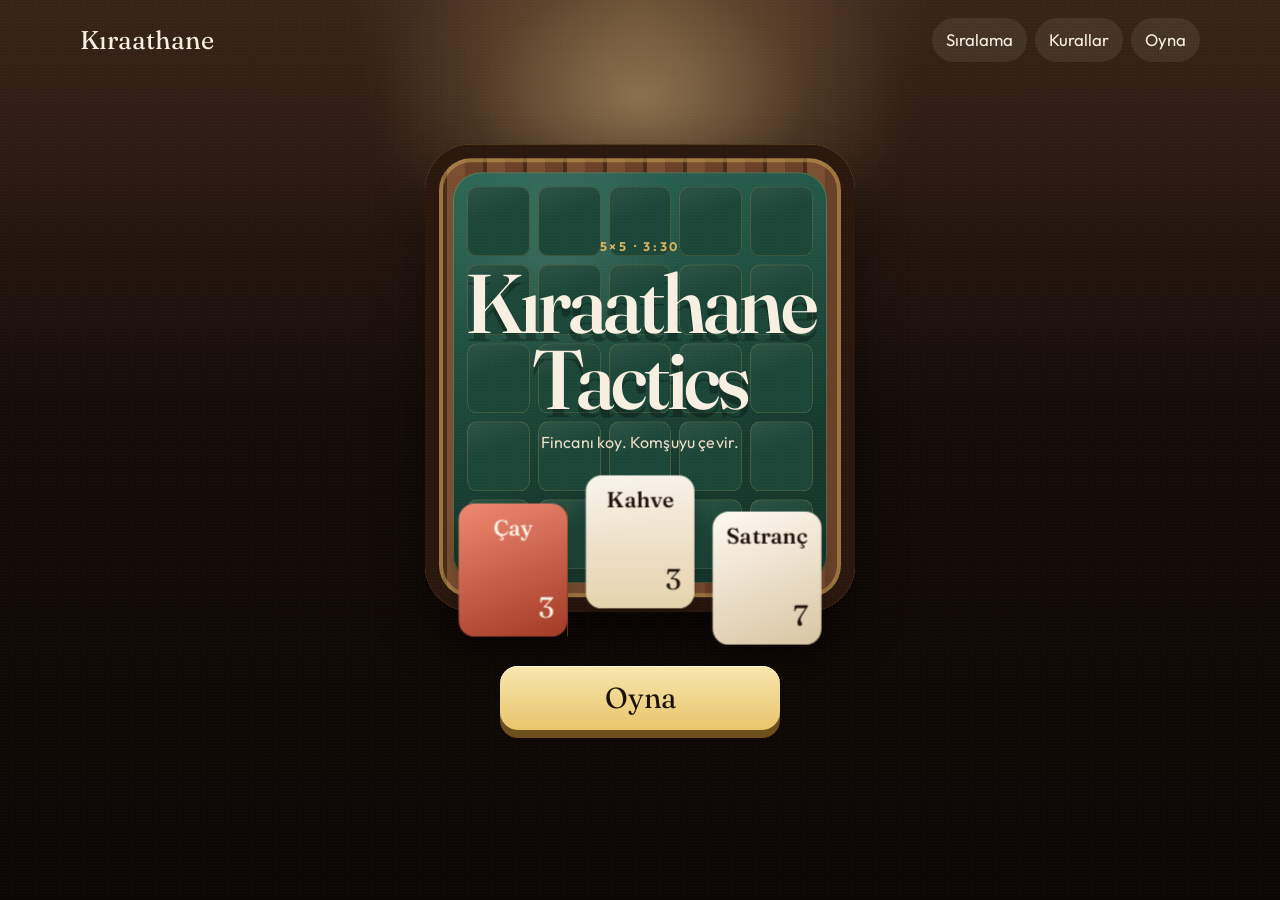
==== src/KiraathaneTactics.API/wwwroot/index.html @ d2db6e0e "fix: Update landing.css and landing.js version across multiple HTML files for consistent styling and" ====
<!DOCTYPE html>
<html lang="tr">
<head>
  <meta charset="utf-8" />
  <meta name="viewport" content="width=device-width, initial-scale=1, viewport-fit=cover" />
  <title>Kıraathane Tactics</title>
  <meta name="description" content="Beşe beş kıraathane masasında fincanlarla oynanan üç buçuk dakikalık taktik oyunu." />
  <link rel="preconnect" href="https://fonts.googleapis.com" />
  <link rel="preconnect" href="https://fonts.gstatic.com" crossorigin />
  <link href="https://fonts.googleapis.com/css2?family=Fraunces:opsz,wght@9..144,560;9..144,700&family=Outfit:wght@400;500;700&display=swap" rel="stylesheet" />
  <link rel="stylesheet" href="landing.css?v=65" />
</head>
<body class="page-home">
  <div class="cafe" aria-hidden="true">
    <span class="glow"></span>
    <div class="table-wood">
    <div class="felt-board">
      <i></i><i></i><i></i><i></i><i></i>
      <i></i><i></i><i></i><i></i><i></i>
      <i></i><i></i><i></i><i></i><i></i>
      <i></i><i></i><i></i><i></i><i></i>
      <i></i><i></i><i></i><i></i><i></i>
    </div>
    </div>
    <span class="wisp a"></span>
    <span class="wisp b"></span>
    <span class="wisp c"></span>
  </div>
  <div class="grain" aria-hidden="true"></div>

  <header class="top">
    <a class="brand" href="/index.html">Kıraathane</a>
    <nav class="desk-nav" aria-label="Sayfa">
      <a href="/siralama.html">Sıralama</a>
      <a href="/kurallar.html">Kurallar</a>
      <a href="/oyna.html">Oyna</a>
    </nav>
  </header>

  <main class="title-screen">
    <div class="cover">
      <p class="poster-mark">5×5 · 3:30</p>
      <h1>Kıraathane<br />Tactics</h1>
      <p class="cover-line">Fincanı koy. Komşuyu çevir.</p>
    </div>
    <div class="hand" aria-hidden="true">
      <article class="tile tea">
        <span class="face front"><b>Çay</b><small>3</small></span>
        <span class="face side"></span>
        <span class="face back"></span>
      </article>
      <article class="tile coffee">
        <span class="face front"><b>Kahve</b><small>3</small></span>
        <span class="face side"></span>
        <span class="face back"></span>
      </article>
      <article class="tile knight">
        <span class="face front"><b>Satranç</b><small>7</small></span>
        <span class="face side"></span>
        <span class="face back"></span>
      </article>
    </div>
    <a class="play-slab" href="/oyna.html">Oyna</a>
  </main>

  <nav class="dock" aria-label="Masa">
    <a href="/siralama.html"><svg class="ico" viewBox="0 0 24 24" aria-hidden="true"><path d="M7 20h10M8 16h8l1.2-7H6.8z"/><path d="M9 9c0-2.4 1.2-4 3-4s3 1.6 3 4"/></svg>Sıralama</a>
    <a href="/oyna.html" class="dock-play"><svg class="ico" viewBox="0 0 24 24" aria-hidden="true"><rect x="5" y="4" width="14" height="16" rx="2.5"/><path d="M9 9h6M15 16h.01"/></svg>Oyna</a>
    <a href="/kurallar.html"><svg class="ico" viewBox="0 0 24 24" aria-hidden="true"><path d="M6 5.5h12v14H6z"/><path d="M9 9h6M9 12.5h6M9 16h4"/></svg>Kurallar</a>
  </nav>
</body>
</html>
---- src/KiraathaneTactics.API/wwwroot/landing.css ----
:root {
  --ink: #1c120b;
  --paper: #f6efe2;
  --paper-deep: #eadcc6;
  --walnut: #4a2c1a;
  --felt: #1d3b30;
  --brass: #d7b15a;
  --brass-deep: #8a6a28;
  --muted: #b7a48c;
  --danger: #c4553a;
  --font-display: "Fraunces", "Times New Roman", serif;
  --font-body: "Outfit", "Segoe UI", sans-serif;
  --shadow: 0 24px 40px rgba(8, 4, 2, 0.45);
}

* { box-sizing: border-box; }
html { scroll-behavior: smooth; }
body {
  margin: 0;
  min-height: 100dvh;
  color: var(--paper);
  font-family: var(--font-body);
  font-size: 1.05rem;
  line-height: 1.5;
  background: #140c08;
}

.cafe {
  position: fixed;
  inset: 0;
  z-index: -2;
  overflow: hidden;
  background:
    radial-gradient(ellipse at 50% 0%, rgba(255, 214, 150, 0.2), transparent 32%),
    linear-gradient(180deg, #3a2418 0%, #140c08 46%, #0c0705 100%);
}
.cafe .glow {
  position: absolute;
  left: 50%;
  top: -8%;
  width: min(520px, 130vw);
  height: 340px;
  border-radius: 50%;
  background: radial-gradient(ellipse, rgba(255, 214, 150, 0.34), rgba(215, 177, 90, 0.08) 46%, transparent 72%);
  transform: translateX(-50%);
  animation: lamp 9s ease-in-out infinite;
}
.table-wood {
  position: absolute;
  left: 50%;
  top: 42%;
  width: min(430px, 108vw);
  aspect-ratio: 0.92;
  border-radius: 46px;
  background:
    repeating-linear-gradient(90deg, #6a4128 0 18px, #4a2c1a 18px 22px, #7a4e30 22px 40px);
  box-shadow:
    inset 0 0 0 14px #2a170e,
    inset 0 0 0 18px rgba(215, 177, 90, 0.45),
    0 30px 50px rgba(0, 0, 0, 0.45);
  transform: translate(-50%, -50%);
}
.felt-board {
  position: absolute;
  inset: 28px;
  display: grid;
  grid-template-columns: repeat(5, 1fr);
  gap: 8px;
  padding: 14px;
  border-radius: 28px;
  background:
    radial-gradient(circle at 28% 18%, rgba(255, 255, 255, 0.1), transparent 30%),
    linear-gradient(165deg, #2a6654, #16382d 72%);
  box-shadow: inset 0 0 0 1px rgba(215, 177, 90, 0.35);
  animation: felt-breathe 11s ease-in-out infinite;
}
.felt-board i {
  border-radius: 10px;
  background:
    linear-gradient(160deg, rgba(255, 255, 255, 0.07), transparent 42%),
    #1c4638;
  box-shadow: inset 0 0 0 1px rgba(215, 177, 90, 0.22);
}
.cafe .wisp {
  position: absolute;
  bottom: 18%;
  width: 2px;
  height: 90px;
  border-radius: 999px;
  background: linear-gradient(180deg, transparent, rgba(246, 239, 226, 0.45), transparent);
  opacity: 0;
  animation: wisp 8s ease-in-out infinite;
}
.cafe .wisp.a { left: 28%; animation-delay: 0s; }
.cafe .wisp.b { left: 50%; height: 120px; animation-delay: -2.6s; }
.cafe .wisp.c { left: 72%; animation-delay: -5.2s; }
.grain {
  position: fixed;
  inset: 0;
  z-index: -1;
  pointer-events: none;
  opacity: 0.05;
  background-image: radial-gradient(rgba(255, 255, 255, 0.7) 0.6px, transparent 0.6px);
  background-size: 3px 3px;
}

.top {
  display: flex;
  align-items: center;
  justify-content: space-between;
  gap: 16px;
  width: min(1120px, calc(100% - 32px));
  margin: 0 auto;
  padding: 18px 0;
  position: relative;
  z-index: 2;
}
.brand {
  color: var(--paper);
  font-family: var(--font-display);
  font-size: 1.6rem;
  text-decoration: none;
}
.desk-nav { display: flex; gap: 8px; flex-wrap: wrap; }
.top a:not(.brand) {
  min-height: 44px;
  display: inline-flex;
  align-items: center;
  padding: 0 14px;
  border-radius: 999px;
  color: var(--paper);
  text-decoration: none;
  background: rgba(255, 244, 224, 0.08);
}
.top a:focus-visible, .cta:focus-visible {
  outline: 3px solid var(--brass);
  outline-offset: 3px;
}

.title-screen {
  width: min(460px, calc(100% - 32px));
  margin: 0 auto;
  min-height: calc(100dvh - 92px);
  display: flex;
  flex-direction: column;
  align-items: center;
  justify-content: center;
  gap: 22px;
  text-align: center;
}
.cover { display: flex; flex-direction: column; align-items: center; gap: 8px; }
.poster-mark {
  margin: 0;
  color: var(--brass);
  font-weight: 700;
  letter-spacing: 0.22em;
  font-size: 0.78rem;
}
.cover-line {
  margin: 4px 0 0;
  color: #eadcc6;
  font-size: 1rem;
  letter-spacing: 0.01em;
}
.title-screen h1 {
  font-size: clamp(3.2rem, 8vw, 5.2rem);
  text-shadow: 0 8px 0 rgba(0, 0, 0, 0.28);
}
.hand, .orbit {
  position: relative;
  width: min(360px, 92vw);
  height: 168px;
  perspective: 900px;
}
.tile {
  --w: 108px;
  --d: 14px;
  position: absolute;
  width: var(--w);
  height: 132px;
  transform-style: preserve-3d;
  animation: drift 7s ease-in-out infinite;
}
.tile.tea { left: 0; top: 28px; animation-delay: -1.2s; }
.tile.coffee { left: 50%; top: 0; margin-left: calc(var(--w) / -2); animation-delay: -3.4s; }
.tile.knight { right: 0; top: 36px; animation-delay: -5.1s; }
.tile .face {
  position: absolute;
  border-radius: 16px;
  backface-visibility: hidden;
}
.tile .front,
.tile .back {
  inset: 0;
}
.tile .front {
  display: flex;
  flex-direction: column;
  justify-content: space-between;
  padding: 14px;
  background:
    linear-gradient(160deg, rgba(255, 255, 255, 0.28), transparent 42%),
    linear-gradient(180deg, #f7f1e6, #e7d3ae);
  color: var(--ink);
  transform: translateZ(calc(var(--d) / 2));
  box-shadow: 0 18px 18px rgba(8, 4, 2, 0.28);
}
.tile .front b { font-family: var(--font-display); font-size: 1.35rem; font-weight: 560; line-height: 1; }
.tile .front small { align-self: flex-end; font-family: var(--font-display); font-size: 1.8rem; line-height: 1; }
.tile.tea .front { background: linear-gradient(160deg, #f08a72, #a33b28); color: #fff8ea; }
.tile.knight .front { background: linear-gradient(160deg, #fffaf2, #d9c7a4); }
.tile .side {
  top: 0;
  right: 0;
  width: var(--d);
  height: 100%;
  border-radius: 0 4px 4px 0;
  background: linear-gradient(90deg, #8a5a34, #3e2416);
  transform: rotateY(90deg) translateZ(0);
  transform-origin: right center;
}
.tile .back {
  background:
    repeating-linear-gradient(135deg, #2a1a12 0 8px, #1c120b 8px 16px);
  transform: rotateY(180deg) translateZ(calc(var(--d) / 2));
}
@keyframes drift {
  0%, 100% { transform: translateY(0) rotateX(8deg) rotateY(-18deg); }
  50% { transform: translateY(-14px) rotateX(12deg) rotateY(18deg); }
}
@media (prefers-reduced-motion: reduce) {
  .tile { animation: none; transform: rotateX(8deg) rotateY(-12deg); }
}
.play-slab {
  position: relative;
  z-index: 2;
  min-width: min(280px, 78vw);
  min-height: 64px;
  display: grid;
  place-items: center;
  border-radius: 18px;
  background: linear-gradient(180deg, #f8e7b0, #e8c56a);
  color: var(--ink);
  font-family: var(--font-display);
  font-size: 1.8rem;
  text-decoration: none;
  box-shadow: inset 0 1px 0 #fff6d4, 0 8px 0 #6d501c;
}
.play-slab:focus-visible { outline: 3px solid var(--paper); outline-offset: 4px; }
.hero {
  display: grid;
  grid-template-columns: minmax(0, 1.1fr) minmax(280px, 0.9fr);
  gap: 36px;
  align-items: center;
  width: min(1120px, calc(100% - 32px));
  margin: 12px auto 48px;
  min-height: calc(100dvh - 120px);
}
.eyebrow {
  margin: 0 0 8px;
  color: var(--brass);
  font-size: 0.78rem;
  font-weight: 700;
  letter-spacing: 0.14em;
  text-transform: uppercase;
}
h1 {
  margin: 0;
  font-family: var(--font-display);
  font-size: clamp(3rem, 7vw, 5.6rem);
  font-weight: 560;
  letter-spacing: -0.04em;
  line-height: 0.92;
}
.lede { max-width: 38rem; color: #eadcc6; font-size: 1.12rem; }
.panel .lede, .panel .note { color: #5c4636; }
.levels {
  display: flex;
  flex-wrap: wrap;
  gap: 8px;
  margin: 18px 0 0;
  padding: 0;
  border: 0;
}
.levels legend {
  width: 100%;
  margin-bottom: 8px;
  color: var(--brass-deep);
  font-size: 0.78rem;
  font-weight: 700;
  letter-spacing: 0.14em;
  text-transform: uppercase;
}
.levels label {
  min-height: 44px;
  display: inline-flex;
  align-items: center;
  gap: 8px;
  padding: 0 14px;
  border-radius: 999px;
  background: #f3e6cf;
  color: var(--ink);
  cursor: pointer;
}
.levels label:has(input:checked) {
  background: var(--brass);
  color: var(--ink);
}
.levels input { width: 18px; height: 18px; accent-color: var(--walnut); }
.levels label:has(input:focus-visible) { outline: 3px solid var(--brass); outline-offset: 3px; }

.actions { display: flex; flex-wrap: wrap; gap: 12px; margin: 16px 0 10px; }
.cta {
  min-height: 52px;
  padding: 0 22px;
  border: 0;
  border-radius: 999px;
  background: linear-gradient(180deg, #f8e7b0, #e8c56a 70%, #d7b15a);
  color: #1c120b;
  font: inherit;
  font-weight: 700;
  cursor: pointer;
  box-shadow: inset 0 1px 0 rgba(255, 248, 220, 0.8), 0 8px 0 #6d501c;
}
.cta.ghost {
  background: transparent;
  color: var(--paper);
  box-shadow: inset 0 0 0 1px rgba(255, 226, 176, 0.45);
}
.cta:disabled { opacity: 0.6; cursor: progress; }
.note { min-height: 1.5em; color: var(--muted); }

.diorama { perspective: 900px; }
.table-3d {
  position: relative;
  height: 420px;
  border-radius: 40px 40px 28px 28px;
  background:
    linear-gradient(90deg, rgba(0, 0, 0, 0.28), transparent 14%, transparent 86%, rgba(0, 0, 0, 0.28)),
    repeating-linear-gradient(90deg, rgba(90, 48, 24, 0.22) 0 2px, transparent 2px 16px),
    linear-gradient(180deg, #8a5a34, #3d2416);
  box-shadow: inset 0 1px 0 rgba(255, 214, 160, 0.35), var(--shadow);
  transform: rotateX(18deg) rotateZ(-4deg);
  transform-style: preserve-3d;
}
.table-3d::after {
  content: "";
  position: absolute;
  left: 10%;
  right: 10%;
  top: 100%;
  height: 18px;
  border-radius: 0 0 16px 16px;
  background: #1a0e09;
  box-shadow: 0 22px 24px rgba(0, 0, 0, 0.45);
}
.felt {
  position: absolute;
  inset: 54px 48px 70px;
  border-radius: 24px;
  background:
    radial-gradient(circle at 50% 0%, rgba(255, 236, 205, 0.16), transparent 46%),
    linear-gradient(180deg, #275443, var(--felt));
  box-shadow: inset 0 0 0 10px #6a4128, inset 0 0 0 14px #3e2416, 0 16px 0 #2a170e;
  transform: translateZ(28px);
}
.cup, .saucer {
  position: absolute;
  display: grid;
  place-items: center;
  border-radius: 18px;
  transform: translateZ(46px);
  box-shadow: 0 12px 0 rgba(20, 10, 6, 0.35);
}
.cup {
  width: 92px;
  height: 108px;
  background: radial-gradient(circle at 50% 28%, #fffaf1, #f4e2c4 72%);
  color: var(--ink);
}
.cup.dark { background: radial-gradient(circle at 50% 24%, #314155, #17202b 72%); color: var(--paper); }
.cup b { font-family: var(--font-display); font-size: 1.05rem; }
.cup i { position: absolute; bottom: 10px; font-style: normal; font-weight: 700; opacity: 0.7; }
.cup:nth-child(1) { top: 18%; left: 14%; }
.cup:nth-child(2) { top: 42%; left: 58%; }
.cup:nth-child(3) { top: 8%; left: 62%; }
.saucer {
  width: 70px;
  height: 18px;
  left: 28%;
  bottom: 18%;
  border-radius: 50%;
  background: #c9b18a;
}
.steam {
  position: absolute;
  left: 33%;
  bottom: 30%;
  width: 8px;
  height: 46px;
  border-radius: 8px;
  background: linear-gradient(180deg, transparent, rgba(255, 244, 224, 0.7));
  transform: translateZ(60px);
  animation: steam 2.8s ease-in-out infinite;
}

.panel {
  width: min(1120px, calc(100% - 32px));
  margin: 0 auto 28px;
  padding: 28px;
  border-radius: 28px;
  background: linear-gradient(180deg, rgba(255, 248, 234, 0.96), rgba(243, 230, 207, 0.94));
  color: var(--ink);
  box-shadow: inset 0 1px 0 #fff, 0 16px 0 #c9b18a, var(--shadow);
}
.panel h1, .panel h2 {
  margin: 0 0 18px;
  font-family: var(--font-display);
  font-size: clamp(2rem, 4vw, 3rem);
  font-weight: 560;
}
.page-play .room, .page-board .room, .page-rules .room {
  position: fixed;
  inset: 0;
  z-index: -2;
  width: auto;
  height: auto;
  clip-path: none;
  background:
    radial-gradient(ellipse at 50% 0%, rgba(255, 214, 140, 0.22), transparent 36%),
    linear-gradient(180deg, #3a2418 0%, #140c08 100%);
}
.page-play .room::before, .page-board .room::before, .page-rules .room::before { display: none; }
.page-play .haze, .page-board .haze, .page-rules .haze {
  position: absolute;
  inset: auto 0 0;
  height: 28%;
  background: linear-gradient(180deg, transparent, rgba(12, 8, 6, 0.72));
}
.mode-grid {
  display: grid;
  grid-template-columns: repeat(3, minmax(0, 1fr));
  gap: 14px;
}
.mode {
  display: flex;
  flex-direction: column;
  gap: 12px;
  min-height: 100%;
  padding: 16px;
  border-radius: 18px;
  background: #fffdf8;
  box-shadow: inset 0 1px 0 #fff, 0 6px 0 #e2d0b0;
}
.mode h2 { margin: 0; font-size: 1.45rem; }
.mode p { margin: 0; color: #5c4636; }
.mode .cta { margin-top: auto; }
.rules {
  display: grid;
  grid-template-columns: repeat(auto-fit, minmax(220px, 1fr));
  gap: 14px;
  margin: 0;
  padding: 0;
  list-style: none;
  counter-reset: rule;
}
.rules li {
  min-height: 100%;
  padding: 16px;
  border-radius: 18px;
  background: #fffdf8;
  box-shadow: inset 0 1px 0 #fff, 0 6px 0 #e2d0b0;
}
.rules li::before {
  counter-increment: rule;
  content: counter(rule);
  display: grid;
  place-items: center;
  width: 36px;
  height: 36px;
  margin-bottom: 10px;
  border-radius: 50%;
  background: var(--walnut);
  color: var(--paper);
  font-family: var(--font-display);
}
.rules strong, .rules span { display: block; }
.rules span { margin-top: 6px; color: #5c4636; }

.panel-head p { margin: -8px 0 16px; color: #5c4636; }
.leaderboard { margin: 0; padding: 0; list-style: none; }
.leaderboard li {
  display: grid;
  grid-template-columns: auto 1fr auto;
  gap: 12px;
  align-items: center;
  min-height: 52px;
  padding: 8px 4px;
  border-top: 1px solid rgba(74, 44, 26, 0.12);
}
.leaderboard .rank {
  width: 36px;
  font-family: var(--font-display);
  font-size: 1.3rem;
}
.leaderboard .empty { display: block; color: #5c4636; }

dialog {
  width: min(420px, calc(100% - 32px));
  padding: 28px 24px 22px;
  border: 0;
  border-radius: 28px;
  background:
    radial-gradient(circle at 50% 0%, rgba(255, 236, 190, 0.85), transparent 42%),
    linear-gradient(180deg, #fffdf8, #f6ead4);
  color: var(--ink);
  box-shadow: var(--shadow);
  text-align: center;
}
dialog::backdrop { background: rgba(12, 8, 6, 0.62); }
dialog h2 {
  margin: 14px 0 0;
  font-family: var(--font-display);
  font-size: clamp(1.7rem, 6vw, 2.15rem);
  font-weight: 560;
  letter-spacing: -0.03em;
}
dialog menu { display: flex; justify-content: center; margin: 18px 0 0; padding: 0; }
dialog .cta.ghost {
  min-width: 148px;
  background: transparent;
  color: var(--walnut);
  box-shadow: inset 0 0 0 1.5px rgba(74, 44, 26, 0.45);
}
.queue-glass {
  display: grid;
  place-items: center;
  width: 92px;
  height: 118px;
  margin: 0 auto;
}
.queue-glass .tea-glass {
  width: 68px;
  height: 96px;
  flex-basis: 68px;
}
dialog.searching .tea-spoon {
  animation: tea-stir 700ms ease-in-out infinite;
}
.room-actions {
  display: flex;
  flex-direction: column;
  gap: 14px;
  margin-top: auto;
}
.room-actions .cta {
  margin-top: 0;
  display: grid;
  place-items: center;
  text-decoration: none;
  box-shadow: inset 0 1px 0 rgba(255, 248, 220, 0.8), 0 3px 0 #6d501c;
}
.table-sheet {
  margin-top: 28px;
}
.sheet-head { margin-bottom: 6px; }
.sheet-mark {
  margin: 0 0 6px;
  color: var(--brass-deep);
  font-size: 0.78rem;
  font-weight: 700;
  letter-spacing: 0.18em;
  text-transform: uppercase;
}
.table-form {
  display: grid;
  gap: 16px;
  margin-top: 18px;
  padding: 18px;
  border-radius: 22px;
  background:
    linear-gradient(180deg, rgba(255, 250, 240, 0.55), transparent 28%),
    #f3e6cf;
  box-shadow: inset 0 1px 0 #fff8ea, inset 0 -10px 18px rgba(74, 44, 26, 0.06);
}
.table-form .levels { margin: 0; }
.swatches {
  display: flex;
  flex-wrap: wrap;
  gap: 10px;
}
.swatches label {
  position: relative;
  min-height: 56px;
  min-width: 132px;
  justify-content: center;
  border-radius: 16px;
  background:
    linear-gradient(180deg, #fffdf8, #f6ead4);
  box-shadow: inset 0 1px 0 #fff, 0 4px 0 #c9b18a;
  transition: transform 160ms ease, box-shadow 160ms ease;
}
.swatches label:has(input:checked) {
  background: linear-gradient(180deg, #f8e7b0, #e8c56a);
  box-shadow: inset 0 1px 0 #fff6d4, 0 4px 0 #8a6a28;
  transform: translateY(-1px);
}
.swatch {
  width: 22px;
  height: 22px;
  border-radius: 50%;
  box-shadow: inset 0 1px 0 rgba(255, 255, 255, 0.45), inset 0 -2px 0 rgba(28, 18, 11, 0.25), 0 1px 0 rgba(28, 18, 11, 0.2);
}
.swatch.light { background: radial-gradient(circle at 35% 30%, #fff6e4, #d7b48a 72%); }
.swatch.dark { background: radial-gradient(circle at 35% 30%, #6a4632, #1c120b 70%); }
.swatch.coin { background: conic-gradient(#f4e2c4 0 50%, #1c120b 0 100%); }
.clock-field {
  display: grid;
  gap: 4px;
  padding: 14px 16px 12px;
  border-radius: 18px;
  background: #fffdf8;
  color: var(--ink);
  box-shadow: inset 0 1px 0 #fff, 0 4px 0 #e2d0b0;
}
.clock-field .legend { width: auto; margin: 0; }
.clock-readout {
  font-family: var(--font-display);
  font-size: clamp(2.4rem, 5vw, 3.1rem);
  font-weight: 560;
  letter-spacing: -0.04em;
  line-height: 0.95;
  color: var(--walnut);
}
.clock-field input[type="range"] {
  width: 100%;
  height: 28px;
  margin: 6px 0 0;
  appearance: none;
  background: transparent;
  cursor: pointer;
}
.clock-field input[type="range"]:focus-visible {
  outline: 3px solid var(--brass);
  outline-offset: 4px;
  border-radius: 999px;
}
.clock-field input[type="range"]::-webkit-slider-runnable-track {
  height: 8px;
  border-radius: 999px;
  background: linear-gradient(90deg, #4a2c1a, #d7b15a 38%, #e7d3b4);
  box-shadow: inset 0 1px 2px rgba(28, 18, 11, 0.35);
}
.clock-field input[type="range"]::-webkit-slider-thumb {
  appearance: none;
  width: 26px;
  height: 26px;
  margin-top: -9px;
  border: 0;
  border-radius: 50%;
  background: radial-gradient(circle at 35% 30%, #fff6e4, #e8c56a 46%, #8a6a28);
  box-shadow: 0 3px 0 #6d501c, 0 6px 10px rgba(28, 18, 11, 0.28);
}
.clock-field input[type="range"]::-moz-range-track {
  height: 8px;
  border: 0;
  border-radius: 999px;
  background: linear-gradient(90deg, #4a2c1a, #d7b15a 38%, #e7d3b4);
}
.clock-field input[type="range"]::-moz-range-thumb {
  width: 26px;
  height: 26px;
  border: 0;
  border-radius: 50%;
  background: radial-gradient(circle at 35% 30%, #fff6e4, #e8c56a 46%, #8a6a28);
}
.clock-ends {
  display: flex;
  justify-content: space-between;
  color: #8a6a28;
  font-size: 0.78rem;
  font-weight: 650;
}
.table-actions {
  display: flex;
  flex-wrap: wrap;
  gap: 14px;
  align-items: center;
  margin-top: 2px;
}
.table-actions .slab {
  min-width: 180px;
  min-height: 58px;
  border-radius: 18px;
  font-size: 1.15rem;
  letter-spacing: -0.02em;
  box-shadow: inset 0 1px 0 #fff6d4, 0 5px 0 #6d501c;
}
.table-actions .back {
  min-height: 48px;
  display: inline-flex;
  align-items: center;
  padding: 0 8px;
  color: var(--walnut);
  font-weight: 650;
  text-decoration: none;
  text-underline-offset: 4px;
}
.wait-sheet { margin-top: 18px; }
.wait-sheet h1 span { display: inline-block; }
.wait-stage {
  display: grid;
  justify-items: center;
  gap: 14px;
  margin-top: 8px;
  padding: 22px 16px 18px;
  border-radius: 24px;
  text-align: center;
  background:
    radial-gradient(circle at 50% 0%, rgba(255, 236, 190, 0.7), transparent 46%),
    linear-gradient(180deg, #fffdf8, #f3e6cf);
  box-shadow: inset 0 1px 0 #fff, 0 8px 0 #e2d0b0;
}
.wait-code {
  margin: 0;
  font-family: var(--font-display);
  font-size: clamp(3.2rem, 12vw, 5.4rem);
  font-weight: 680;
  line-height: 0.9;
  letter-spacing: 0.14em;
  color: var(--walnut);
  font-variant-numeric: tabular-nums;
}
.wait-copy {
  min-height: 48px;
  padding: 0 18px;
  border: 0;
  border-radius: 999px;
  background: linear-gradient(180deg, #f8e7b0, #e8c56a);
  color: var(--ink);
  font: inherit;
  font-weight: 700;
  box-shadow: inset 0 1px 0 #fff6d4, 0 4px 0 #8a6a28;
  cursor: pointer;
}
.wait-copy:focus-visible { outline: 3px solid var(--walnut); outline-offset: 3px; }
.wait-facts {
  display: flex;
  flex-wrap: wrap;
  justify-content: center;
  gap: 8px;
  width: 100%;
  margin: 4px 0 0;
  padding: 0;
  list-style: none;
}
.wait-facts li {
  min-width: 140px;
  padding: 10px 14px;
  border-radius: 16px;
  background: rgba(255, 253, 248, 0.8);
  box-shadow: inset 0 0 0 1px rgba(138, 106, 40, 0.18);
}
.wait-facts span {
  display: block;
  color: var(--brass-deep);
  font-size: 0.72rem;
  font-weight: 700;
  letter-spacing: 0.14em;
  text-transform: uppercase;
}
.wait-facts strong {
  font-family: var(--font-display);
  font-size: 1.25rem;
  font-weight: 560;
}
.wait-pulse {
  display: flex;
  align-items: center;
  gap: 7px;
  margin: 2px 0 0;
  color: #5c4636;
  font-weight: 650;
}
.wait-pulse i {
  width: 8px;
  height: 8px;
  border-radius: 50%;
  background: var(--brass-deep);
  animation: wait-dot 1.2s ease-in-out infinite;
}
.wait-pulse i:nth-child(2) { animation-delay: 0.15s; }
.wait-pulse i:nth-child(3) { animation-delay: 0.3s; }
.wait-veil {
  position: fixed;
  inset: 0;
  z-index: 8;
  display: grid;
  place-items: center;
  background: rgba(20, 12, 8, 0.55);
  backdrop-filter: blur(8px);
}
.wait-veil[hidden] { display: none; }
.wait-veil p {
  margin: 0;
  color: var(--paper);
  font-family: var(--font-display);
  font-size: clamp(2.4rem, 8vw, 4.2rem);
  letter-spacing: -0.04em;
  animation: wait-rise 640ms cubic-bezier(0.2, 0.8, 0.2, 1) both;
}
@keyframes wait-dot {
  0%, 100% { transform: translateY(0); opacity: 0.35; }
  50% { transform: translateY(-4px); opacity: 1; }
}
@keyframes wait-rise {
  from { opacity: 0; transform: translateY(16px); }
  to { opacity: 1; transform: translateY(0); }
}
.tea-sip {
  display: inline-flex;
  align-items: center;
  gap: 10px;
  margin-top: 56px;
  min-height: 52px;
  padding: 6px 16px 6px 8px;
  border: 0;
  border-radius: 999px;
  background: linear-gradient(180deg, #fffdf8, #f4e4c4);
  color: var(--ink);
  font: inherit;
  font-weight: 700;
  box-shadow: inset 0 1px 0 #fff, 0 4px 0 #c9b18a;
  cursor: pointer;
}
.tea-sip:focus-visible { outline: 3px solid var(--walnut); outline-offset: 3px; }
.tea-glass {
  width: 34px;
  height: 48px;
  flex: 0 0 34px;
  overflow: visible;
  filter: drop-shadow(0 1px 0 rgba(92, 48, 18, 0.28));
}
.tea-brew { fill: url(#tea-brew); }
.queue-glass .tea-brew { fill: url(#queue-brew); }
.tea-spoon { transform-box: fill-box; transform-origin: 50% 0; }
.tea-sip.stirring .tea-spoon { animation: tea-stir 700ms ease-in-out 3; }
.tea-toast {
  position: fixed;
  left: 50%;
  top: 42%;
  z-index: 20;
  margin: 0;
  padding: 8px 16px;
  border-radius: 999px;
  background: #1c120b;
  color: #f6efe2;
  font-family: var(--font-display);
  font-size: clamp(1.35rem, 5vw, 1.8rem);
  letter-spacing: -0.03em;
  white-space: nowrap;
  box-shadow: 0 10px 22px rgba(20, 10, 6, 0.28);
  pointer-events: none;
  transform: translate(-50%, -100%);
  animation: tea-toast 2200ms cubic-bezier(0.2, 0.8, 0.2, 1) both;
}
.tea-toast[hidden] { display: none; }
@keyframes tea-stir {
  0% { transform: rotate(-7deg); }
  50% { transform: rotate(7deg); }
  100% { transform: rotate(-7deg); }
}
@keyframes tea-toast {
  0% { opacity: 0; transform: translate(-50%, calc(-100% + 12px)); }
  18% { opacity: 1; transform: translate(-50%, -100%); }
  72% { opacity: 1; transform: translate(-50%, -100%); }
  100% { opacity: 0; transform: translate(-50%, calc(-100% - 10px)); }
}
@media (prefers-reduced-motion: reduce) {
  .tea-toast { transform: translate(-50%, -100%); }
}
@media (hover: hover) and (pointer: fine) {
  .swatches label:hover { transform: translateY(-2px); }
  .table-actions .slab:hover { transform: translateY(-2px); }
  .table-actions .slab:active { transform: translateY(3px); box-shadow: inset 0 1px 0 #fff6d4, 0 2px 0 #6d501c; }
}
@media (prefers-reduced-motion: reduce) {
  .swatches label, .table-actions .slab, .wait-pulse i, .wait-veil p, .tea-spoon, .tea-toast, dialog.searching .tea-spoon { transition: none; animation: none; }
}
@media (hover: hover) and (pointer: fine) {
  .wait-copy:hover, .tea-sip:hover { transform: translateY(-2px); }
  .wait-copy:active { transform: translateY(2px); box-shadow: inset 0 1px 0 #fff6d4, 0 2px 0 #8a6a28; }
  .tea-sip:active { transform: translateY(2px); box-shadow: inset 0 1px 0 #fff, 0 2px 0 #c9b18a; }
}
.join-room {
  display: grid;
  grid-template-columns: minmax(0, 1fr) auto;
  gap: 10px;
  align-items: center;
}
.join-room .cta {
  box-shadow: inset 0 1px 0 rgba(255, 248, 220, 0.8), 0 3px 0 #6d501c;
}
.join-room input {
  min-width: 0;
  min-height: 48px;
  padding: 0 16px;
  border: 1px solid #c6a56a;
  border-radius: 999px;
  background: #fffdf8;
  color: var(--ink);
  font: inherit;
  font-weight: 650;
  letter-spacing: 0.14em;
  text-transform: uppercase;
}
.join-room input:focus-visible {
  outline: 3px solid var(--brass);
  outline-offset: 2px;
}
.sr {
  position: absolute;
  width: 1px;
  height: 1px;
  padding: 0;
  margin: -1px;
  overflow: hidden;
  clip: rect(0, 0, 0, 0);
  white-space: nowrap;
  border: 0;
}
.code {
  margin: 0;
  padding: 10px 12px;
  border-radius: 14px;
  background: #f6ead4;
  font-family: var(--font-display);
  font-size: 1.7rem;
  font-weight: 680;
  letter-spacing: 0.16em;
  text-align: center;
  white-space: nowrap;
  color: var(--brass-deep);
}

.dock {
  display: none;
}

@media (max-width: 800px) {
  html, body { height: 100%; overflow: hidden; }
  .page-wait, .page-wait main { overflow: visible; }
  body {
    display: flex;
    flex-direction: column;
    min-height: 100dvh;
    padding-bottom: 0;
  }
  main {
    flex: 1;
    min-height: 0;
    display: flex;
    flex-direction: column;
    overflow: hidden;
  }
  .desk-nav { display: none; }
  .top { padding: 8px 0 4px; }
  .brand { font-size: 1.35rem; }
  .page-home .top { display: none; }
  .page-play .top,
  .page-board .top,
  .page-rules .top {
    display: flex;
    flex: 0 0 auto;
    align-items: center;
    width: min(1120px, calc(100% - 20px));
    margin: 0 auto;
    padding: calc(8px + env(safe-area-inset-top)) 0 2px;
  }
  .page-play .brand,
  .page-board .brand,
  .page-rules .brand {
    min-height: 40px;
    display: inline-flex;
    align-items: center;
    gap: 8px;
    font-size: 1.2rem;
  }
  .page-play .brand::before,
  .page-board .brand::before,
  .page-rules .brand::before {
    content: "‹";
    font-size: 1.55rem;
    line-height: 1;
    color: var(--brass);
  }
  .title-screen {
    flex: 1;
    min-height: 0;
    width: 100%;
    justify-content: flex-end;
    gap: 0;
    padding:
      calc(18px + env(safe-area-inset-top))
      20px
      calc(108px + env(safe-area-inset-bottom));
  }
  .cover { margin-top: auto; gap: 6px; }
  .poster-mark { font-size: 0.72rem; letter-spacing: 0.28em; }
  .title-screen h1 {
    font-size: clamp(2.7rem, 12vw, 3.35rem);
    letter-spacing: -0.045em;
    text-shadow: 0 6px 0 rgba(0, 0, 0, 0.35);
  }
  .cover-line { margin: 2px 0 0; font-size: 0.95rem; color: #f3e6cf; }
  .hand {
    flex: 0 0 auto;
    width: min(340px, 100%);
    height: 132px;
    margin: 22px 0 18px;
  }
  .tile { --w: 92px; height: 112px; }
  .tile.tea { top: 16px; }
  .tile.coffee { top: 0; }
  .tile.knight { top: 20px; }
  .tile .front { padding: 12px; border-radius: 18px; }
  .tile .front b { font-size: 1.05rem; }
  .tile .front small { font-size: 1.55rem; }
  .play-slab {
    flex: 0 0 auto;
    width: min(100%, 340px);
    min-height: 58px;
    margin: 0 0 22px;
    border-radius: 999px;
    font-size: 1.45rem;
    box-shadow: inset 0 1px 0 #fff6d4, 0 5px 0 #6d501c;
  }
  .dock {
    position: fixed;
    z-index: 5;
    left: 12px;
    right: 12px;
    bottom: calc(10px + env(safe-area-inset-bottom));
    display: grid;
    grid-template-columns: repeat(3, minmax(0, 1fr));
    gap: 6px;
    margin: 0;
    padding: 8px;
    border-radius: 26px;
    background:
      linear-gradient(180deg, rgba(255, 236, 205, 0.16), transparent 28%),
      linear-gradient(180deg, #6a4128, #2a170e);
    box-shadow:
      inset 0 1px 0 rgba(255, 226, 176, 0.45),
      0 10px 0 #140c08,
      0 18px 28px rgba(0, 0, 0, 0.45);
  }
  .dock a, .dock button {
    min-width: 0;
    min-height: 64px;
    display: flex;
    flex-direction: column;
    align-items: center;
    justify-content: center;
    gap: 5px;
    padding: 6px 2px;
    border: 0;
    border-radius: 18px;
    background: rgba(20, 12, 8, 0.28);
    color: var(--paper);
    font: inherit;
    font-size: 0.72rem;
    font-weight: 700;
    line-height: 1.1;
    text-align: center;
    text-decoration: none;
    touch-action: manipulation;
    cursor: pointer;
  }
  .dock .dock-play {
    background: linear-gradient(180deg, #f8e7b0, #e8c56a);
    color: var(--ink);
  }
  .dock a[aria-current="page"] { box-shadow: inset 0 0 0 2px var(--brass); }
  .dock a:focus-visible, .dock button:focus-visible {
    outline: 3px solid var(--brass);
    outline-offset: 2px;
  }
  .dock .ico {
    width: 22px;
    height: 22px;
    fill: none;
    stroke: currentColor;
    stroke-width: 1.8;
    stroke-linecap: round;
    stroke-linejoin: round;
  }
  .cafe .wisp { bottom: 28%; }
  .panel {
    flex: 1;
    min-height: 0;
    width: min(1120px, calc(100% - 20px));
    margin: 0 auto;
    padding: 14px 14px calc(96px + env(safe-area-inset-bottom));
    overflow: hidden;
  }
    display: flex;
    flex-direction: column;
    border-radius: 22px;
  }
  .panel h1, .panel h2 { margin-bottom: 6px; font-size: clamp(1.45rem, 6vw, 1.9rem); }
  .panel .lede, .panel-head p { margin: 0 0 8px; font-size: 0.86rem; line-height: 1.3; }
  .mode-grid {
    flex: 1;
    min-height: 0;
    grid-template-columns: 1fr;
    grid-template-rows: 1.35fr 1fr 1fr;
    gap: 8px;
  }
  .mode { min-height: 0; gap: 6px; padding: 10px 12px 12px; overflow: visible; }
  .mode h2 { font-size: 1.05rem; }
  .mode p { font-size: 0.78rem; line-height: 1.25; }
  .mode .cta { min-height: 42px; padding: 0 14px; }
  .room-actions { gap: 12px; }
  .join-room input { min-height: 42px; }
  .levels { gap: 6px; margin: 2px 0 4px; }
  .levels legend { margin-bottom: 2px; font-size: 0.68rem; }
  .levels label { min-height: 32px; padding: 0 10px; font-size: 0.82rem; }
  .rules {
    flex: 1;
    min-height: 0;
    grid-template-columns: 1fr;
    grid-template-rows: repeat(5, minmax(0, 1fr));
    gap: 6px;
  }
  .rules li { min-height: 0; padding: 7px 10px; overflow: hidden; }
  .rules li::before { width: 22px; height: 22px; margin-bottom: 2px; font-size: 0.78rem; }
  .rules strong { font-size: 0.86rem; }
  .rules span { margin-top: 1px; font-size: 0.74rem; line-height: 1.2; }
  .leaderboard { flex: 1; min-height: 0; overflow: hidden; }
  .leaderboard li { min-height: 0; padding: 4px 2px; }
}

@media (prefers-reduced-motion: reduce) {
  html { scroll-behavior: auto; }
  .steam, .table-3d, .cafe .glow, .cafe .wisp, .felt-board { animation: none; }
  .cafe .wisp { opacity: 0.25; }
}

@keyframes steam {
  0%, 100% { transform: translateZ(60px) translateY(0); opacity: 0.2; }
  50% { transform: translateZ(60px) translateY(-16px); opacity: 0.8; }
}
@keyframes felt-breathe {
  0%, 100% { transform: scale(1); }
  50% { transform: scale(1.015); }
}
@keyframes lamp {
  0%, 100% { opacity: 0.72; transform: translateX(-50%) scale(1); }
  50% { opacity: 1; transform: translateX(-50%) scale(1.08); }
}
@keyframes wisp {
  0% { opacity: 0; transform: translateY(24px) scaleY(0.7); }
  35% { opacity: 0.55; }
  100% { opacity: 0; transform: translateY(-90px) scaleY(1.15); }
}
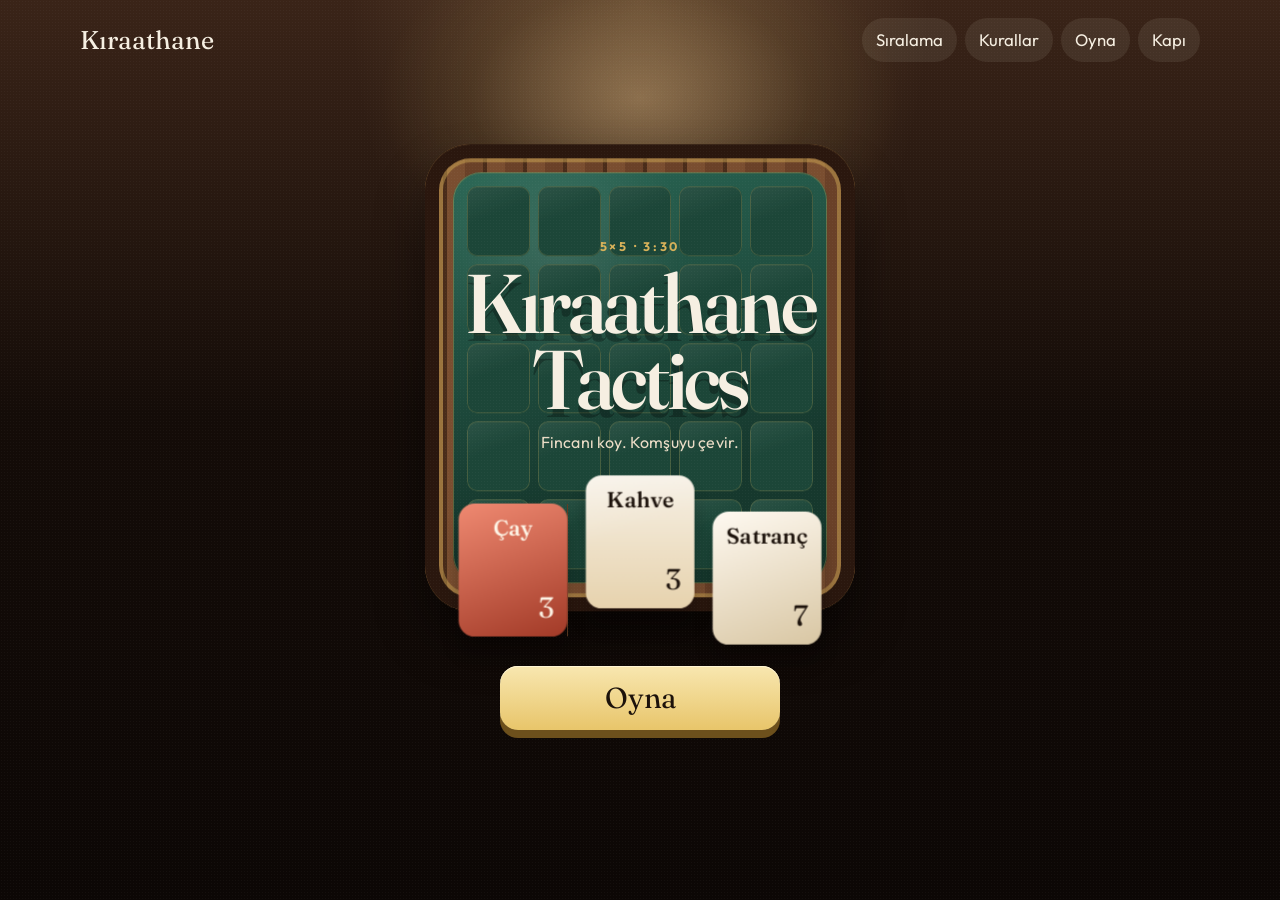
==== commit 3b282f10: "feat: Implement wall signing feature and user name management - Added functionality to sign the wall" ====
--- a/src/KiraathaneTactics.API/wwwroot/index.html
+++ b/src/KiraathaneTactics.API/wwwroot/index.html
@@ -8,7 +8,7 @@
   <link rel="preconnect" href="https://fonts.googleapis.com" />
   <link rel="preconnect" href="https://fonts.gstatic.com" crossorigin />
   <link href="https://fonts.googleapis.com/css2?family=Fraunces:opsz,wght@9..144,560;9..144,700&family=Outfit:wght@400;500;700&display=swap" rel="stylesheet" />
-  <link rel="stylesheet" href="landing.css?v=65" />
+  <link rel="stylesheet" href="landing.css?v=75" />
 </head>
 <body class="page-home">
   <div class="cafe" aria-hidden="true">
@@ -68,5 +68,6 @@
     <a href="/oyna.html" class="dock-play"><svg class="ico" viewBox="0 0 24 24" aria-hidden="true"><rect x="5" y="4" width="14" height="16" rx="2.5"/><path d="M9 9h6M15 16h.01"/></svg>Oyna</a>
     <a href="/kurallar.html"><svg class="ico" viewBox="0 0 24 24" aria-hidden="true"><path d="M6 5.5h12v14H6z"/><path d="M9 9h6M9 12.5h6M9 16h4"/></svg>Kurallar</a>
   </nav>
+  <script src="landing.js?v=39"></script>
 </body>
 </html>
--- a/src/KiraathaneTactics.API/wwwroot/landing.css
+++ b/src/KiraathaneTactics.API/wwwroot/landing.css
@@ -14,7 +14,8 @@
 }
 
 * { box-sizing: border-box; }
-html { scroll-behavior: smooth; }
+html { scroll-behavior: smooth; scrollbar-color: #8a6a28 transparent; }
+html::-webkit-scrollbar, body::-webkit-scrollbar { width: 0; height: 0; }
 body {
   margin: 0;
   min-height: 100dvh;
@@ -132,10 +133,190 @@
   text-decoration: none;
   background: rgba(255, 244, 224, 0.08);
 }
-.top a:focus-visible, .cta:focus-visible {
+.top a:focus-visible, .cta:focus-visible, .door button:focus-visible {
   outline: 3px solid var(--brass);
   outline-offset: 3px;
 }
+.account-chip {
+  max-width: 11rem;
+  overflow: hidden;
+  text-overflow: ellipsis;
+  white-space: nowrap;
+}
+.page-door main {
+  width: min(460px, calc(100% - 32px));
+  margin: 0 auto;
+  padding-bottom: 28px;
+}
+.door {
+  display: grid;
+  gap: 14px;
+  padding: 22px 20px 24px;
+  border-radius: 28px;
+  background:
+    linear-gradient(180deg, rgba(255, 244, 224, 0.08), transparent 30%),
+    linear-gradient(180deg, #3a2418, #1c120b);
+  box-shadow: inset 0 1px 0 rgba(255, 226, 176, 0.28), var(--shadow);
+}
+.door-mark {
+  margin: 0;
+  color: var(--brass);
+  font-size: 0.78rem;
+  font-weight: 700;
+  letter-spacing: 0.2em;
+  text-transform: uppercase;
+}
+.door h1 {
+  margin: 0;
+  font-family: var(--font-display);
+  font-size: clamp(2.2rem, 7vw, 3.1rem);
+  line-height: 0.95;
+  letter-spacing: -0.03em;
+}
+.door h1 em { font-style: italic; color: var(--brass); }
+.door .lede { margin: 0; color: #f3e6cf; }
+.door-tabs {
+  display: grid;
+  grid-template-columns: 1fr 1fr;
+  gap: 8px;
+}
+.door-tabs button {
+  min-height: 46px;
+  border: 0;
+  border-radius: 999px;
+  background: rgba(255, 244, 224, 0.08);
+  color: var(--paper);
+  font: inherit;
+  font-weight: 700;
+  cursor: pointer;
+}
+.door-tabs button[aria-selected="true"] {
+  background: linear-gradient(180deg, #f8e7b0, #e8c56a);
+  color: var(--ink);
+}
+.door form { display: grid; gap: 10px; }
+.door label {
+  display: grid;
+  gap: 6px;
+  color: #f3e6cf;
+  font-size: 0.86rem;
+}
+.door input {
+  min-height: 50px;
+  padding: 0 14px;
+  border: 0;
+  border-radius: 16px;
+  background: #fffdf8;
+  color: var(--ink);
+  font: inherit;
+}
+.door .cta {
+  min-height: 52px;
+  margin-top: 4px;
+  border: 0;
+  border-radius: 999px;
+  background: linear-gradient(180deg, #f8e7b0, #e8c56a);
+  color: var(--ink);
+  font: inherit;
+  font-size: 1.05rem;
+  font-weight: 700;
+  cursor: pointer;
+}
+.door .note { min-height: 1.4em; margin: 0; color: #f3e6cf; }
+.door .note.error { color: #ffb4a2; }
+.door-session {
+  display: grid;
+  gap: 12px;
+  padding: 14px;
+  border-radius: 22px;
+  background:
+    linear-gradient(180deg, rgba(255, 244, 224, 0.1), transparent 42%),
+    rgba(20, 12, 8, 0.28);
+  box-shadow: inset 0 1px 0 rgba(255, 226, 176, 0.22);
+}
+.door-id {
+  display: grid;
+  grid-template-columns: 52px minmax(0, 1fr);
+  gap: 12px;
+  align-items: center;
+}
+.door-avatar {
+  width: 52px;
+  height: 52px;
+  display: grid;
+  place-items: center;
+  border-radius: 18px;
+  background:
+    radial-gradient(circle at 30% 24%, rgba(255, 255, 255, 0.45), transparent 36%),
+    linear-gradient(160deg, #f8e7b0, #c4553a 58%, #4a2c1a);
+  color: #fff8ea;
+  font-family: var(--font-display);
+  font-size: 1.15rem;
+  letter-spacing: 0.04em;
+  box-shadow: inset 0 1px 0 rgba(255, 246, 212, 0.7), 0 8px 0 rgba(20, 12, 8, 0.35);
+}
+.door-session strong {
+  display: block;
+  overflow: hidden;
+  font-family: var(--font-display);
+  font-size: 1.35rem;
+  line-height: 1.05;
+  text-overflow: ellipsis;
+  white-space: nowrap;
+}
+.door-facts {
+  display: grid;
+  grid-template-columns: 1.4fr 1fr 0.8fr;
+  gap: 8px;
+  margin: 0;
+}
+.door-facts div {
+  min-width: 0;
+  padding: 8px 8px 9px;
+  border-radius: 14px;
+  background: rgba(255, 244, 224, 0.07);
+}
+.door-facts dt {
+  margin: 0;
+  color: var(--brass);
+  font-size: 0.62rem;
+  font-weight: 700;
+  letter-spacing: 0.08em;
+  text-transform: uppercase;
+}
+.door-facts dd {
+  margin: 3px 0 0;
+  overflow: hidden;
+  color: var(--paper);
+  font-size: 0.82rem;
+  font-weight: 650;
+  line-height: 1.25;
+  overflow-wrap: anywhere;
+}
+.door-facts dd[data-locked]::after {
+  content: " · kilitli";
+  color: var(--brass);
+  font-size: 0.68rem;
+  font-weight: 700;
+}
+.door-session button {
+  min-height: 46px;
+  border: 0;
+  border-radius: 999px;
+  background: transparent;
+  color: var(--paper);
+  box-shadow: inset 0 0 0 1px rgba(255, 226, 176, 0.4);
+  font: inherit;
+  font-weight: 700;
+  cursor: pointer;
+}
+.door-mail {
+  margin: -4px 0 0;
+  color: var(--brass);
+  font-size: 0.86rem;
+}
+.door-session form { display: grid; gap: 10px; }
+.door-session .cta { justify-self: stretch; }
 
 .title-screen {
   width: min(460px, calc(100% - 32px));
@@ -455,55 +636,340 @@
 .mode h2 { margin: 0; font-size: 1.45rem; }
 .mode p { margin: 0; color: #5c4636; }
 .mode .cta { margin-top: auto; }
+.folio-head { margin-bottom: 18px; }
+.folio-mark {
+  margin: 0 0 6px;
+  color: var(--brass-deep);
+  font-size: 0.72rem;
+  font-weight: 650;
+  letter-spacing: 0.22em;
+  text-transform: uppercase;
+}
+.folio-head h1 {
+  display: flex;
+  flex-wrap: wrap;
+  gap: 0.28em;
+  margin: 0;
+  letter-spacing: -0.04em;
+  line-height: 0.95;
+}
+.folio-head h1 em {
+  font-style: italic;
+  font-weight: 560;
+  color: #8a3a22;
+}
+.folio-head .lede { margin: 10px 0 0; max-width: 28rem; }
+
 .rules {
-  display: grid;
-  grid-template-columns: repeat(auto-fit, minmax(220px, 1fr));
-  gap: 14px;
+  display: flex;
+  flex-flow: row wrap;
+  align-items: stretch;
+  gap: 12px;
   margin: 0;
   padding: 0;
   list-style: none;
   counter-reset: rule;
 }
 .rules li {
-  min-height: 100%;
-  padding: 16px;
-  border-radius: 18px;
-  background: #fffdf8;
-  box-shadow: inset 0 1px 0 #fff, 0 6px 0 #e2d0b0;
-}
-.rules li::before {
+  position: relative;
+  display: flex;
+  flex-flow: column nowrap;
+  align-items: flex-start;
+  gap: 8px;
+  min-height: 168px;
+  padding: 16px 16px 18px;
+  overflow: hidden;
+  border-radius: 20px;
+  background:
+    linear-gradient(165deg, rgba(255, 255, 255, 0.7), transparent 42%),
+    #fffdf8;
+  box-shadow: inset 0 1px 0 #fff, inset 0 0 0 1px rgba(138, 106, 40, 0.16), 0 8px 0 #e2d0b0;
+}
+.rules li:nth-child(-n + 2) { flex: 1 1 calc(50% - 6px); max-width: calc(50% - 6px); }
+.rules li:nth-child(n + 3) { flex: 1 1 calc(33.333% - 8px); max-width: calc(33.333% - 8px); }
+.rules li::after {
   counter-increment: rule;
-  content: counter(rule);
+  content: counter(rule, decimal-leading-zero);
+  position: absolute;
+  right: 12px;
+  bottom: -8px;
+  color: rgba(74, 44, 26, 0.08);
+  font-family: var(--font-display);
+  font-size: 3.4rem;
+  font-weight: 680;
+  line-height: 1;
+  pointer-events: none;
+}
+.rule-mark {
+  display: grid;
+  place-items: center;
+  width: 46px;
+  height: 46px;
+  border-radius: 16px;
+  background:
+    radial-gradient(circle at 30% 20%, #ffe7a8, transparent 46%),
+    linear-gradient(160deg, #4a2c1a, #2a170e);
+  box-shadow: inset 0 1px 0 rgba(255, 226, 176, 0.45), 0 4px 0 #c9b18a;
+}
+.rule-mark svg {
+  width: 24px;
+  height: 24px;
+  fill: none;
+  stroke: var(--brass);
+  stroke-width: 1.7;
+  stroke-linecap: round;
+  stroke-linejoin: round;
+}
+.rules strong { font-family: var(--font-display); font-size: 1.22rem; font-weight: 560; letter-spacing: -0.02em; }
+.rules li > span:last-child { margin-top: 4px; color: #5c4636; font-size: 0.98rem; }
+
+.panel-head p { margin: -8px 0 16px; color: #5c4636; }
+.podium {
+  display: grid;
+  grid-template-columns: 1fr 1.15fr 1fr;
+  gap: 10px;
+  align-items: end;
+  margin: 0 0 14px;
+  padding: 8px 0 0;
+  list-style: none;
+}
+.podium .seat {
+  display: flex;
+  flex-direction: column;
+  align-items: center;
+  gap: 2px;
+  min-height: 132px;
+  padding: 14px 10px 12px;
+  border-radius: 22px 22px 16px 16px;
+  background:
+    linear-gradient(180deg, rgba(255, 255, 255, 0.55), transparent 36%),
+    #fffdf8;
+  box-shadow: inset 0 1px 0 #fff, 0 8px 0 #e2d0b0;
+  text-align: center;
+}
+.podium .seat-1 {
+  min-height: 168px;
+  background:
+    radial-gradient(circle at 50% 0%, rgba(255, 226, 150, 0.7), transparent 46%),
+    linear-gradient(180deg, #fffaf0, #f3e2c4);
+  box-shadow: inset 0 1px 0 #fff, 0 10px 0 #c9a15a;
+}
+.podium .medal {
   display: grid;
   place-items: center;
   width: 36px;
   height: 36px;
-  margin-bottom: 10px;
+  margin-bottom: 6px;
   border-radius: 50%;
-  background: var(--walnut);
-  color: var(--paper);
-  font-family: var(--font-display);
-}
-.rules strong, .rules span { display: block; }
-.rules span { margin-top: 6px; color: #5c4636; }
-
-.panel-head p { margin: -8px 0 16px; color: #5c4636; }
+  background: linear-gradient(160deg, #f8e7b0, #b8893a);
+  color: #2a170e;
+  font-family: var(--font-display);
+  font-size: 1.15rem;
+  box-shadow: inset 0 1px 0 #fff6d4, 0 3px 0 rgba(74, 44, 26, 0.25);
+}
+.podium .seat-2 .medal { background: linear-gradient(160deg, #f4f1ea, #b7aea2); }
+.podium .seat-3 .medal { background: linear-gradient(160deg, #f0c7a2, #a8643c); }
+.podium strong {
+  max-width: 100%;
+  overflow: hidden;
+  font-family: var(--font-display);
+  font-size: 1.15rem;
+  font-weight: 560;
+  text-overflow: ellipsis;
+  white-space: nowrap;
+}
+.podium em {
+  font-family: var(--font-display);
+  font-size: 1.7rem;
+  font-style: normal;
+  font-weight: 680;
+  letter-spacing: -0.04em;
+  line-height: 1;
+}
+.podium small {
+  max-width: 100%;
+  overflow: hidden;
+  color: #5c4636;
+  font-size: 0.75rem;
+  text-overflow: ellipsis;
+  white-space: nowrap;
+}
 .leaderboard { margin: 0; padding: 0; list-style: none; }
+.leaderboard.quiet { display: none; }
 .leaderboard li {
   display: grid;
   grid-template-columns: auto 1fr auto;
   gap: 12px;
   align-items: center;
+  min-height: 58px;
+  margin-top: 8px;
+  padding: 8px 12px;
+  border-radius: 16px;
+  background: rgba(255, 253, 248, 0.72);
+  box-shadow: inset 0 0 0 1px rgba(74, 44, 26, 0.08);
+}
+.leaderboard .rank {
+  display: grid;
+  place-items: center;
+  width: 34px;
+  height: 34px;
+  border-radius: 12px;
+  background: #4a2c1a;
+  color: var(--paper);
+  font-family: var(--font-display);
+  font-size: 1rem;
+}
+.leaderboard .who { display: flex; flex-direction: column; min-width: 0; }
+.leaderboard .who strong { overflow: hidden; text-overflow: ellipsis; white-space: nowrap; }
+.leaderboard .who small, .leaderboard .empty span { color: #5c4636; font-size: 0.82rem; }
+.leaderboard .score {
+  font-family: var(--font-display);
+  font-size: 1.35rem;
+  font-weight: 680;
+}
+.leaderboard .empty {
+  display: flex;
+  flex-direction: column;
+  align-items: center;
+  justify-content: center;
+  gap: 6px;
+  min-height: 180px;
+  margin: 0;
+  padding: 28px 16px;
+  border-radius: 22px;
+  background:
+    radial-gradient(circle at 50% 0%, rgba(215, 177, 90, 0.28), transparent 46%),
+    #fffdf8;
+  box-shadow: inset 0 1px 0 #fff, 0 8px 0 #e2d0b0;
+  text-align: center;
+}
+.leaderboard .empty b {
+  font-family: var(--font-display);
+  font-size: 1.8rem;
+  font-weight: 560;
+}
+
+.page-door main {
+  display: flex;
+  align-items: center;
+  justify-content: center;
+}
+.door {
+  width: min(440px, 100%);
+  margin: 0 auto;
+  padding: 8px 0 28px;
+}
+.door-mark {
+  margin: 0 0 8px;
+  color: var(--brass);
+  font-size: 0.72rem;
+  font-weight: 650;
+  letter-spacing: 0.22em;
+  text-transform: uppercase;
+}
+.door h1 {
+  margin: 0;
+  font-family: var(--font-display);
+  font-size: clamp(2.4rem, 8vw, 3.6rem);
+  font-weight: 560;
+  letter-spacing: -0.045em;
+  line-height: 0.95;
+}
+.door h1 em { font-style: italic; color: var(--brass); }
+.door .lede { max-width: 34ch; margin: 14px 0 22px; color: #f3e6cf; }
+.door-tabs {
+  display: grid;
+  grid-template-columns: 1fr 1fr;
+  gap: 6px;
+  margin-bottom: 16px;
+  padding: 5px;
+  border-radius: 16px;
+  background: rgba(20, 12, 8, 0.45);
+}
+.door-tabs button {
+  min-height: 42px;
+  border: 0;
+  border-radius: 12px;
+  background: transparent;
+  color: var(--paper);
+  font: inherit;
+  font-weight: 650;
+  cursor: pointer;
+}
+.door-tabs button[aria-selected="true"] {
+  background: linear-gradient(180deg, #f8e7b0, #e8c56a);
+  color: var(--ink);
+}
+.door form, .door-session {
+  display: flex;
+  flex-direction: column;
+  gap: 12px;
+}
+.door form[hidden], .door-session[hidden] { display: none; }
+.door label {
+  display: flex;
+  flex-direction: column;
+  gap: 6px;
+  color: var(--muted);
+  font-size: 0.82rem;
+  font-weight: 650;
+}
+.door input {
+  width: 100%;
+  min-height: 48px;
+  padding: 0 14px;
+  border: 1px solid rgba(215, 177, 90, 0.45);
+  border-radius: 14px;
+  background: #fffdf8;
+  color: var(--ink);
+  font: inherit;
+  font-size: 1rem;
+}
+.door .cta {
   min-height: 52px;
-  padding: 8px 4px;
-  border-top: 1px solid rgba(74, 44, 26, 0.12);
-}
-.leaderboard .rank {
-  width: 36px;
-  font-family: var(--font-display);
-  font-size: 1.3rem;
-}
-.leaderboard .empty { display: block; color: #5c4636; }
+  margin-top: 4px;
+  border: 0;
+  border-radius: 999px;
+  background: linear-gradient(180deg, #f8e7b0, #e8c56a);
+  box-shadow: inset 0 1px 0 #fff6d4, 0 5px 0 #6d501c;
+  color: var(--ink);
+  font: inherit;
+  font-size: 1.05rem;
+  font-weight: 700;
+  cursor: pointer;
+}
+.door .note { min-height: 1.3em; margin: 4px 0 0; color: var(--paper); }
+.door .note.error { color: #ffb4a4; }
+.door-session {
+  padding: 18px;
+  border-radius: 22px;
+  background: rgba(255, 253, 248, 0.1);
+  box-shadow: inset 0 0 0 1px rgba(215, 177, 90, 0.35);
+}
+.door-session strong {
+  font-family: var(--font-display);
+  font-size: 2rem;
+  font-weight: 560;
+}
+.door-session p { margin: 0; }
+.door-session button {
+  align-self: flex-start;
+  min-height: 42px;
+  padding: 0 18px;
+  border: 0;
+  border-radius: 999px;
+  background: transparent;
+  box-shadow: inset 0 0 0 1px rgba(215, 177, 90, 0.7);
+  color: var(--paper);
+  font: inherit;
+  cursor: pointer;
+}
+.account-chip {
+  max-width: 9rem;
+  overflow: hidden;
+  text-overflow: ellipsis;
+  white-space: nowrap;
+}
 
 dialog {
   width: min(420px, calc(100% - 32px));
@@ -947,6 +1413,10 @@
   display: none;
 }
 
+@media (min-width: 801px) {
+  .page-rules .panel, .page-board .panel { width: min(920px, calc(100% - 48px)); }
+}
+
 @media (max-width: 800px) {
   html, body { height: 100%; overflow: hidden; }
   .page-wait, .page-wait main { overflow: visible; }
@@ -1042,7 +1512,7 @@
     right: 12px;
     bottom: calc(10px + env(safe-area-inset-bottom));
     display: grid;
-    grid-template-columns: repeat(3, minmax(0, 1fr));
+    grid-template-columns: repeat(4, minmax(0, 1fr));
     gap: 6px;
     margin: 0;
     padding: 8px;
@@ -1069,7 +1539,7 @@
     background: rgba(20, 12, 8, 0.28);
     color: var(--paper);
     font: inherit;
-    font-size: 0.72rem;
+    font-size: 0.66rem;
     font-weight: 700;
     line-height: 1.1;
     text-align: center;
@@ -1086,9 +1556,15 @@
     outline: 3px solid var(--brass);
     outline-offset: 2px;
   }
+  .dock span {
+    max-width: 100%;
+    overflow: hidden;
+    text-overflow: ellipsis;
+    white-space: nowrap;
+  }
   .dock .ico {
-    width: 22px;
-    height: 22px;
+    width: 20px;
+    height: 20px;
     fill: none;
     stroke: currentColor;
     stroke-width: 1.8;
@@ -1099,13 +1575,12 @@
   .panel {
     flex: 1;
     min-height: 0;
+    display: flex;
+    flex-direction: column;
     width: min(1120px, calc(100% - 20px));
     margin: 0 auto;
     padding: 14px 14px calc(96px + env(safe-area-inset-bottom));
     overflow: hidden;
-  }
-    display: flex;
-    flex-direction: column;
     border-radius: 22px;
   }
   .panel h1, .panel h2 { margin-bottom: 6px; font-size: clamp(1.45rem, 6vw, 1.9rem); }
@@ -1126,20 +1601,88 @@
   .levels { gap: 6px; margin: 2px 0 4px; }
   .levels legend { margin-bottom: 2px; font-size: 0.68rem; }
   .levels label { min-height: 32px; padding: 0 10px; font-size: 0.82rem; }
-  .rules {
-    flex: 1;
+  .folio-head { margin-bottom: 8px; }
+  .folio-mark { margin-bottom: 2px; font-size: 0.62rem; letter-spacing: 0.16em; }
+  .folio-head h1 { font-size: clamp(1.7rem, 8vw, 2.2rem); }
+  .folio-head .lede { margin-top: 4px; }
+  .page-rules .panel { overflow: auto; }
+  .page-door main {
+    align-items: stretch;
+    justify-content: flex-start;
+    overflow: hidden;
+    padding: 4px 16px calc(96px + env(safe-area-inset-bottom));
+  }
+  .page-door .door {
+    gap: 8px;
     min-height: 0;
-    grid-template-columns: 1fr;
-    grid-template-rows: repeat(5, minmax(0, 1fr));
-    gap: 6px;
-  }
-  .rules li { min-height: 0; padding: 7px 10px; overflow: hidden; }
-  .rules li::before { width: 22px; height: 22px; margin-bottom: 2px; font-size: 0.78rem; }
-  .rules strong { font-size: 0.86rem; }
-  .rules span { margin-top: 1px; font-size: 0.74rem; line-height: 1.2; }
-  .leaderboard { flex: 1; min-height: 0; overflow: hidden; }
-  .leaderboard li { min-height: 0; padding: 4px 2px; }
-}
+    padding: 12px 14px 14px;
+    overflow: hidden;
+  }
+  .page-door .door h1 { font-size: clamp(1.7rem, 8vw, 2.15rem); }
+  .page-door .door .lede { font-size: 0.86rem; line-height: 1.3; }
+  .page-door .door-session { gap: 8px; padding: 10px; }
+  .page-door .door-avatar { width: 44px; height: 44px; border-radius: 15px; font-size: 1rem; }
+  .page-door .door-id { grid-template-columns: 44px minmax(0, 1fr); }
+  .page-door .door-session strong { font-size: 1.15rem; }
+  .page-door .door-facts { grid-template-columns: 1fr 1fr; gap: 6px; }
+  .page-door .door-facts div:last-child { grid-column: 1 / -1; }
+  .page-door .door-facts div { padding: 6px 8px 7px; }
+  .page-door .door-facts dd { font-size: 0.78rem; }
+  .page-door .door input, .page-door .door .cta, .page-door .door-session button { min-height: 42px; }
+  .page-rules .rules {
+    align-self: stretch;
+    width: 100%;
+    max-width: none;
+    flex-direction: column;
+    flex-wrap: nowrap;
+    gap: 8px;
+  }
+  .page-rules .rules li {
+    flex: 0 0 auto;
+    width: 100%;
+    max-width: none;
+    flex-direction: row;
+    flex-wrap: wrap;
+    align-items: center;
+    align-content: flex-start;
+    column-gap: 10px;
+    row-gap: 2px;
+    min-height: 0;
+    padding: 10px 12px 12px;
+    border-radius: 14px;
+    box-shadow: inset 0 1px 0 #fff, 0 3px 0 #e2d0b0;
+  }
+  .rules strong {
+    flex: 1 1 auto;
+    min-width: 0;
+    white-space: normal;
+  }
+  .rules li > span:last-child {
+    flex: 1 0 100%;
+    max-width: 100%;
+    padding-left: 42px;
+    padding-right: 22px;
+    overflow: visible;
+    white-space: normal;
+  }
+  .rules li::after { font-size: 2rem; right: 8px; bottom: -6px; }
+  .rule-mark { width: 32px; height: 32px; border-radius: 11px; box-shadow: inset 0 1px 0 rgba(255, 226, 176, 0.45); }
+  .rule-mark svg { width: 18px; height: 18px; }
+  .rules strong { font-size: 0.92rem; }
+  .rules li > span:last-child { margin-top: 0; font-size: 0.74rem; line-height: 1.25; white-space: normal; }
+  .podium { gap: 6px; margin-bottom: 8px; }
+  .podium .seat { min-height: 108px; padding: 10px 6px 8px; border-radius: 16px; }
+  .podium .seat-1 { min-height: 128px; }
+  .podium .medal { width: 28px; height: 28px; margin-bottom: 2px; font-size: 0.95rem; }
+  .podium strong { font-size: 0.92rem; }
+  .podium em { font-size: 1.35rem; }
+  .podium small { font-size: 0.66rem; }
+  .leaderboard { flex: 1; min-height: 0; overflow: auto; }
+  .leaderboard li { min-height: 46px; margin-top: 6px; padding: 4px 8px; }
+  .leaderboard .empty { min-height: 140px; }
+  .leaderboard .empty b { font-size: 1.45rem; }
+}
+
 
 @media (prefers-reduced-motion: reduce) {
   html { scroll-behavior: auto; }
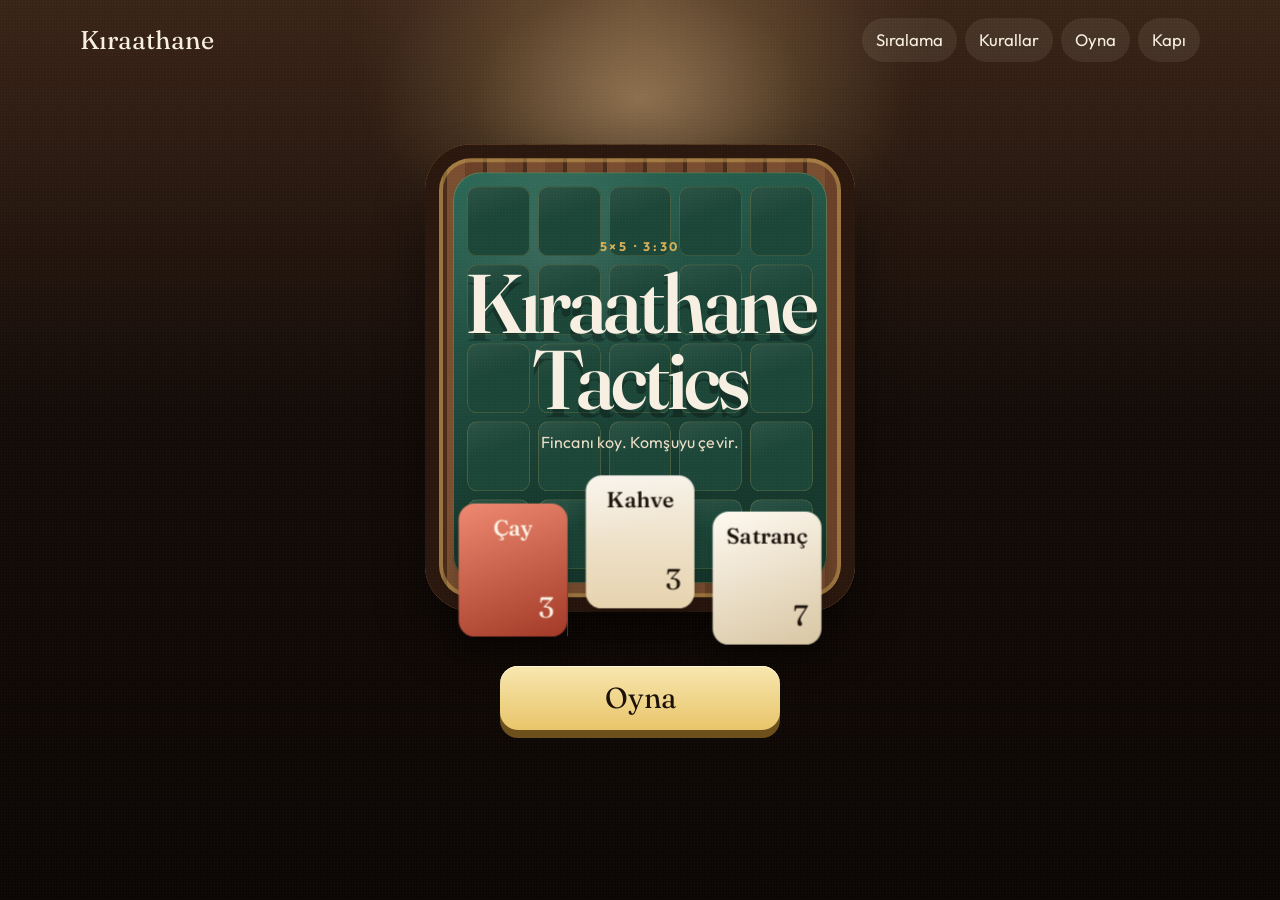
==== commit f4bf1551: "Refactor user name handling and update related features - Updated AuthController to reflect that the" ====
--- a/src/KiraathaneTactics.API/wwwroot/index.html
+++ b/src/KiraathaneTactics.API/wwwroot/index.html
@@ -8,7 +8,7 @@
   <link rel="preconnect" href="https://fonts.googleapis.com" />
   <link rel="preconnect" href="https://fonts.gstatic.com" crossorigin />
   <link href="https://fonts.googleapis.com/css2?family=Fraunces:opsz,wght@9..144,560;9..144,700&family=Outfit:wght@400;500;700&display=swap" rel="stylesheet" />
-  <link rel="stylesheet" href="landing.css?v=75" />
+  <link rel="stylesheet" href="landing.css?v=81" />
 </head>
 <body class="page-home">
   <div class="cafe" aria-hidden="true">
@@ -68,6 +68,6 @@
     <a href="/oyna.html" class="dock-play"><svg class="ico" viewBox="0 0 24 24" aria-hidden="true"><rect x="5" y="4" width="14" height="16" rx="2.5"/><path d="M9 9h6M15 16h.01"/></svg>Oyna</a>
     <a href="/kurallar.html"><svg class="ico" viewBox="0 0 24 24" aria-hidden="true"><path d="M6 5.5h12v14H6z"/><path d="M9 9h6M9 12.5h6M9 16h4"/></svg>Kurallar</a>
   </nav>
-  <script src="landing.js?v=39"></script>
+  <script src="landing.js?v=41"></script>
 </body>
 </html>
--- a/src/KiraathaneTactics.API/wwwroot/landing.css
+++ b/src/KiraathaneTactics.API/wwwroot/landing.css
@@ -1,3 +1,4 @@
+@charset "utf-8";
 :root {
   --ink: #1c120b;
   --paper: #f6efe2;
@@ -225,82 +226,76 @@
 .door .note { min-height: 1.4em; margin: 0; color: #f3e6cf; }
 .door .note.error { color: #ffb4a2; }
 .door-session {
-  display: grid;
-  gap: 12px;
-  padding: 14px;
+  display: flex;
+  flex-direction: column;
+  align-items: center;
+  gap: 6px;
+  padding: 22px 16px 16px;
   border-radius: 22px;
+  text-align: center;
   background:
     linear-gradient(180deg, rgba(255, 244, 224, 0.1), transparent 42%),
     rgba(20, 12, 8, 0.28);
   box-shadow: inset 0 1px 0 rgba(255, 226, 176, 0.22);
 }
-.door-id {
-  display: grid;
-  grid-template-columns: 52px minmax(0, 1fr);
-  gap: 12px;
-  align-items: center;
-}
 .door-avatar {
-  width: 52px;
-  height: 52px;
+  width: 96px;
+  height: 96px;
   display: grid;
   place-items: center;
-  border-radius: 18px;
-  background:
-    radial-gradient(circle at 30% 24%, rgba(255, 255, 255, 0.45), transparent 36%),
+  margin-bottom: 8px;
+  border-radius: 50%;
+  background:
+    radial-gradient(circle at 32% 26%, rgba(255, 255, 255, 0.5), transparent 34%),
     linear-gradient(160deg, #f8e7b0, #c4553a 58%, #4a2c1a);
   color: #fff8ea;
   font-family: var(--font-display);
-  font-size: 1.15rem;
+  font-size: 2rem;
   letter-spacing: 0.04em;
-  box-shadow: inset 0 1px 0 rgba(255, 246, 212, 0.7), 0 8px 0 rgba(20, 12, 8, 0.35);
-}
-.door-session strong {
-  display: block;
-  overflow: hidden;
-  font-family: var(--font-display);
-  font-size: 1.35rem;
-  line-height: 1.05;
-  text-overflow: ellipsis;
-  white-space: nowrap;
-}
-.door-facts {
-  display: grid;
-  grid-template-columns: 1.4fr 1fr 0.8fr;
-  gap: 8px;
+  box-shadow: inset 0 1px 0 rgba(255, 246, 212, 0.7), 0 10px 0 rgba(20, 12, 8, 0.28);
+}
+.door-rank {
+  margin: 2px 0 10px;
+  color: var(--brass);
+  font-size: 0.78rem;
+  font-weight: 700;
+  letter-spacing: 0.04em;
+}
+.door-lines {
+  display: grid;
+  gap: 10px;
+  width: min(280px, 100%);
+  margin: 0 0 8px;
+  text-align: center;
+}
+.door-lines div { min-width: 0; }
+.door-lines dt {
   margin: 0;
-}
-.door-facts div {
-  min-width: 0;
-  padding: 8px 8px 9px;
-  border-radius: 14px;
-  background: rgba(255, 244, 224, 0.07);
-}
-.door-facts dt {
-  margin: 0;
-  color: var(--brass);
-  font-size: 0.62rem;
-  font-weight: 700;
-  letter-spacing: 0.08em;
-  text-transform: uppercase;
-}
-.door-facts dd {
-  margin: 3px 0 0;
-  overflow: hidden;
-  color: var(--paper);
-  font-size: 0.82rem;
-  font-weight: 650;
-  line-height: 1.25;
-  overflow-wrap: anywhere;
-}
-.door-facts dd[data-locked]::after {
-  content: " · kilitli";
   color: var(--brass);
   font-size: 0.68rem;
   font-weight: 700;
+  letter-spacing: 0.12em;
+  text-transform: uppercase;
+}
+.door-lines dd {
+  margin: 2px 0 0;
+  color: var(--paper);
+  font-family: var(--font-display);
+  font-size: 1.35rem;
+  font-weight: 560;
+  line-height: 1.15;
+  overflow-wrap: anywhere;
+}
+.door-lines div + div dd {
+  font-family: inherit;
+  font-size: 0.92rem;
+  font-weight: 650;
 }
 .door-session button {
+  align-self: center;
+  width: min(220px, 100%);
   min-height: 46px;
+  margin-top: 6px;
   border: 0;
   border-radius: 999px;
   background: transparent;
@@ -309,11 +304,6 @@
   font: inherit;
   font-weight: 700;
   cursor: pointer;
-}
-.door-mail {
-  margin: -4px 0 0;
-  color: var(--brass);
-  font-size: 0.86rem;
 }
 .door-session form { display: grid; gap: 10px; }
 .door-session .cta { justify-self: stretch; }
@@ -952,18 +942,6 @@
   font-weight: 560;
 }
 .door-session p { margin: 0; }
-.door-session button {
-  align-self: flex-start;
-  min-height: 42px;
-  padding: 0 18px;
-  border: 0;
-  border-radius: 999px;
-  background: transparent;
-  box-shadow: inset 0 0 0 1px rgba(215, 177, 90, 0.7);
-  color: var(--paper);
-  font: inherit;
-  cursor: pointer;
-}
 .account-chip {
   max-width: 9rem;
   overflow: hidden;
@@ -1459,7 +1437,7 @@
   .page-play .brand::before,
   .page-board .brand::before,
   .page-rules .brand::before {
-    content: "‹";
+    content: "<";
     font-size: 1.55rem;
     line-height: 1;
     color: var(--brass);
@@ -1620,14 +1598,12 @@
   }
   .page-door .door h1 { font-size: clamp(1.7rem, 8vw, 2.15rem); }
   .page-door .door .lede { font-size: 0.86rem; line-height: 1.3; }
-  .page-door .door-session { gap: 8px; padding: 10px; }
-  .page-door .door-avatar { width: 44px; height: 44px; border-radius: 15px; font-size: 1rem; }
-  .page-door .door-id { grid-template-columns: 44px minmax(0, 1fr); }
-  .page-door .door-session strong { font-size: 1.15rem; }
-  .page-door .door-facts { grid-template-columns: 1fr 1fr; gap: 6px; }
-  .page-door .door-facts div:last-child { grid-column: 1 / -1; }
-  .page-door .door-facts div { padding: 6px 8px 7px; }
-  .page-door .door-facts dd { font-size: 0.78rem; }
+  .page-door .door-session { gap: 4px; padding: 16px 12px 12px; }
+  .page-door .door-avatar { width: 84px; height: 84px; margin-bottom: 6px; font-size: 1.7rem; }
+  .page-door .door-rank { margin-bottom: 6px; font-size: 0.72rem; }
+  .page-door .door-lines { gap: 6px; margin-bottom: 4px; }
+  .page-door .door-lines dd { font-size: 1.2rem; }
+  .page-door .door-lines div + div dd { font-size: 0.82rem; }
   .page-door .door input, .page-door .door .cta, .page-door .door-session button { min-height: 42px; }
   .page-rules .rules {
     align-self: stretch;
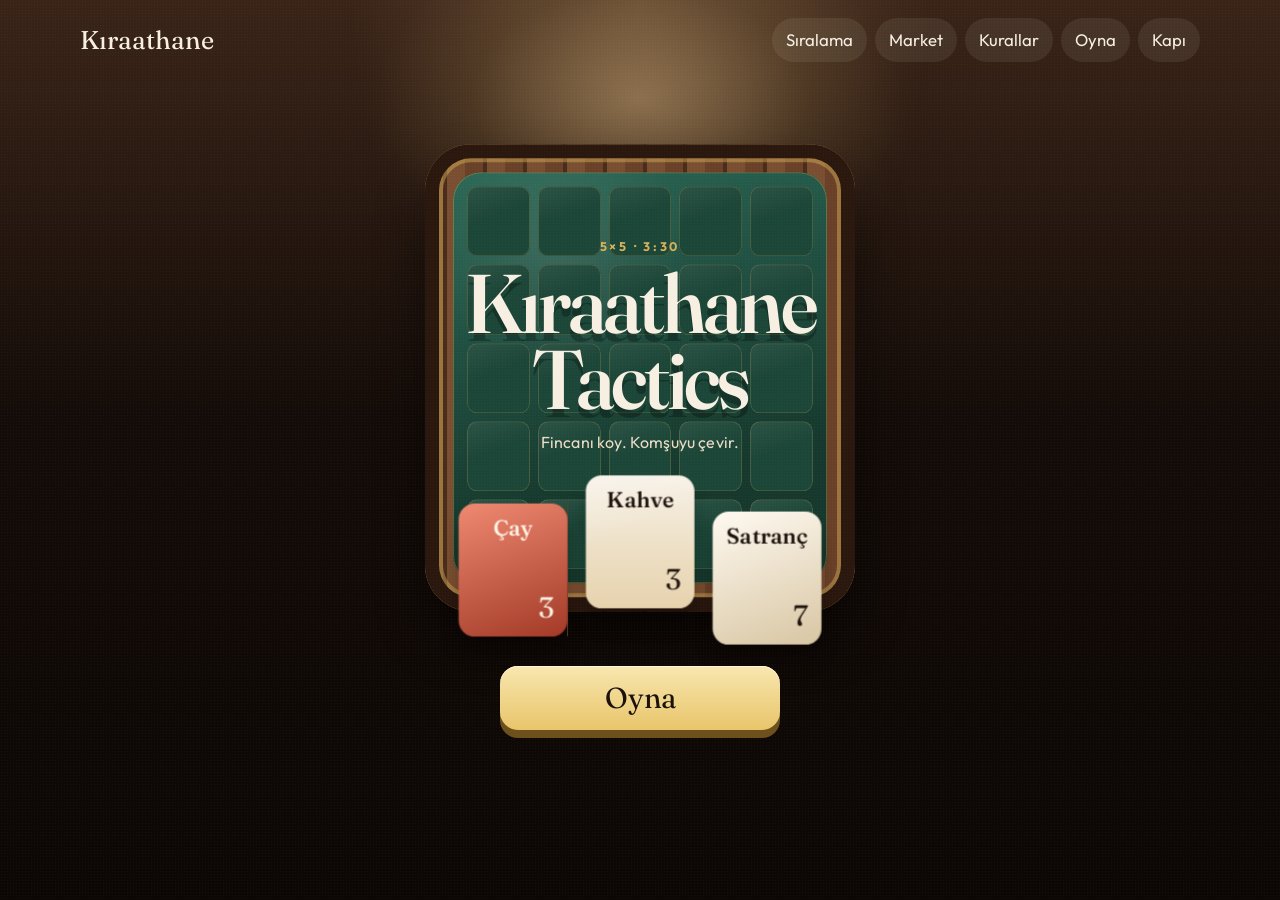
==== commit 7d7b9d94: "feat: Add market link to navigation in multiple HTML files" ====
--- a/src/KiraathaneTactics.API/wwwroot/index.html
+++ b/src/KiraathaneTactics.API/wwwroot/index.html
@@ -8,7 +8,7 @@
   <link rel="preconnect" href="https://fonts.googleapis.com" />
   <link rel="preconnect" href="https://fonts.gstatic.com" crossorigin />
   <link href="https://fonts.googleapis.com/css2?family=Fraunces:opsz,wght@9..144,560;9..144,700&family=Outfit:wght@400;500;700&display=swap" rel="stylesheet" />
-  <link rel="stylesheet" href="landing.css?v=81" />
+  <link rel="stylesheet" href="landing.css?v=83" />
 </head>
 <body class="page-home">
   <div class="cafe" aria-hidden="true">
@@ -32,6 +32,7 @@
     <a class="brand" href="/index.html">Kıraathane</a>
     <nav class="desk-nav" aria-label="Sayfa">
       <a href="/siralama.html">Sıralama</a>
+      <a href="/market.html">Market</a>
       <a href="/kurallar.html">Kurallar</a>
       <a href="/oyna.html">Oyna</a>
     </nav>
@@ -65,9 +66,10 @@
 
   <nav class="dock" aria-label="Masa">
     <a href="/siralama.html"><svg class="ico" viewBox="0 0 24 24" aria-hidden="true"><path d="M7 20h10M8 16h8l1.2-7H6.8z"/><path d="M9 9c0-2.4 1.2-4 3-4s3 1.6 3 4"/></svg>Sıralama</a>
+    <a href="/market.html"><svg class="ico" viewBox="0 0 24 24" aria-hidden="true"><path d="M5 9h14l-1 11H6z"/><path d="M8 9V7a4 4 0 0 1 8 0v2"/></svg>Market</a>
     <a href="/oyna.html" class="dock-play"><svg class="ico" viewBox="0 0 24 24" aria-hidden="true"><rect x="5" y="4" width="14" height="16" rx="2.5"/><path d="M9 9h6M15 16h.01"/></svg>Oyna</a>
     <a href="/kurallar.html"><svg class="ico" viewBox="0 0 24 24" aria-hidden="true"><path d="M6 5.5h12v14H6z"/><path d="M9 9h6M9 12.5h6M9 16h4"/></svg>Kurallar</a>
   </nav>
-  <script src="landing.js?v=41"></script>
+  <script src="landing.js?v=42"></script>
 </body>
 </html>
--- a/src/KiraathaneTactics.API/wwwroot/landing.css
+++ b/src/KiraathaneTactics.API/wwwroot/landing.css
@@ -261,12 +261,71 @@
   font-weight: 700;
   letter-spacing: 0.04em;
 }
+.door-avatar.frame-brass { box-shadow: inset 0 0 0 5px #e8c56a, 0 10px 0 rgba(20, 12, 8, 0.28); }
+.door-avatar.frame-tea { border-radius: 28px; box-shadow: inset 0 0 0 5px #b00018, 0 10px 0 rgba(20, 12, 8, 0.28); }
+.door-avatar.frame-night { box-shadow: inset 0 0 0 5px #1b2148, 0 0 0 3px #e8c56a, 0 10px 0 rgba(20, 12, 8, 0.28); }
+.market-purse {
+  display: flex;
+  justify-content: space-between;
+  align-items: center;
+  gap: 12px;
+  margin: 0 0 14px;
+  padding: 12px 14px;
+  border-radius: 16px;
+  background: rgba(74, 44, 26, 0.08);
+  color: #4a2c1a;
+}
+.market-purse strong { color: var(--brass-deep); font-family: var(--font-display); font-size: 1.5rem; }
+.market-grid { display: grid; gap: 10px; min-height: 0; overflow: auto; }
+.market-card {
+  display: grid;
+  grid-template-columns: 76px 1fr auto;
+  align-items: center;
+  gap: 12px;
+  padding: 10px;
+  border: 1px solid rgba(215, 177, 90, 0.45);
+  border-radius: 16px;
+  background: #fffaf1;
+  color: #4a2c1a;
+}
+.door-avatar.has-portrait {
+  overflow: hidden;
+  background: #f6ead7;
+}
+.door-avatar canvas {
+  width: 100%;
+  height: 100%;
+  border-radius: inherit;
+  display: block;
+}
+.market-card .door-avatar { width: 64px; height: 64px; margin: 0; font-size: 1rem; }
+.market-card p { margin: 0; }
+.market-card small { color: #8a6a45; }
+.market-card button {
+  min-height: 40px;
+  padding: 0 12px;
+  border: 0;
+  border-radius: 999px;
+  background: linear-gradient(180deg, #f8e7b0, #e8c56a);
+  color: var(--ink);
+  font: inherit;
+  font-weight: 700;
+  cursor: pointer;
+}
+.market-card button:disabled { opacity: 0.55; cursor: default; }
+.profile-details {
+  width: min(320px, 100%);
+  padding: 14px 16px 12px;
+  border: 1px solid rgba(215, 177, 90, 0.28);
+  border-radius: 16px;
+  background: rgba(20, 12, 8, 0.26);
+}
 .door-lines {
   display: grid;
   gap: 10px;
-  width: min(280px, 100%);
-  margin: 0 0 8px;
-  text-align: center;
+  width: 100%;
+  margin: 0;
+  text-align: left;
 }
 .door-lines div { min-width: 0; }
 .door-lines dt {
@@ -290,6 +349,13 @@
   font-family: inherit;
   font-size: 0.92rem;
   font-weight: 650;
+}
+.door-lines div + div {
+  padding-top: 9px;
+  border-top: 1px solid rgba(255, 226, 176, 0.12);
+}
+.door-lines div + div dd {
+  font-size: 0.98rem;
 }
 .door-session button {
   align-self: center;
@@ -1490,7 +1556,7 @@
     right: 12px;
     bottom: calc(10px + env(safe-area-inset-bottom));
     display: grid;
-    grid-template-columns: repeat(4, minmax(0, 1fr));
+    grid-template-columns: repeat(5, minmax(0, 1fr));
     gap: 6px;
     margin: 0;
     padding: 8px;
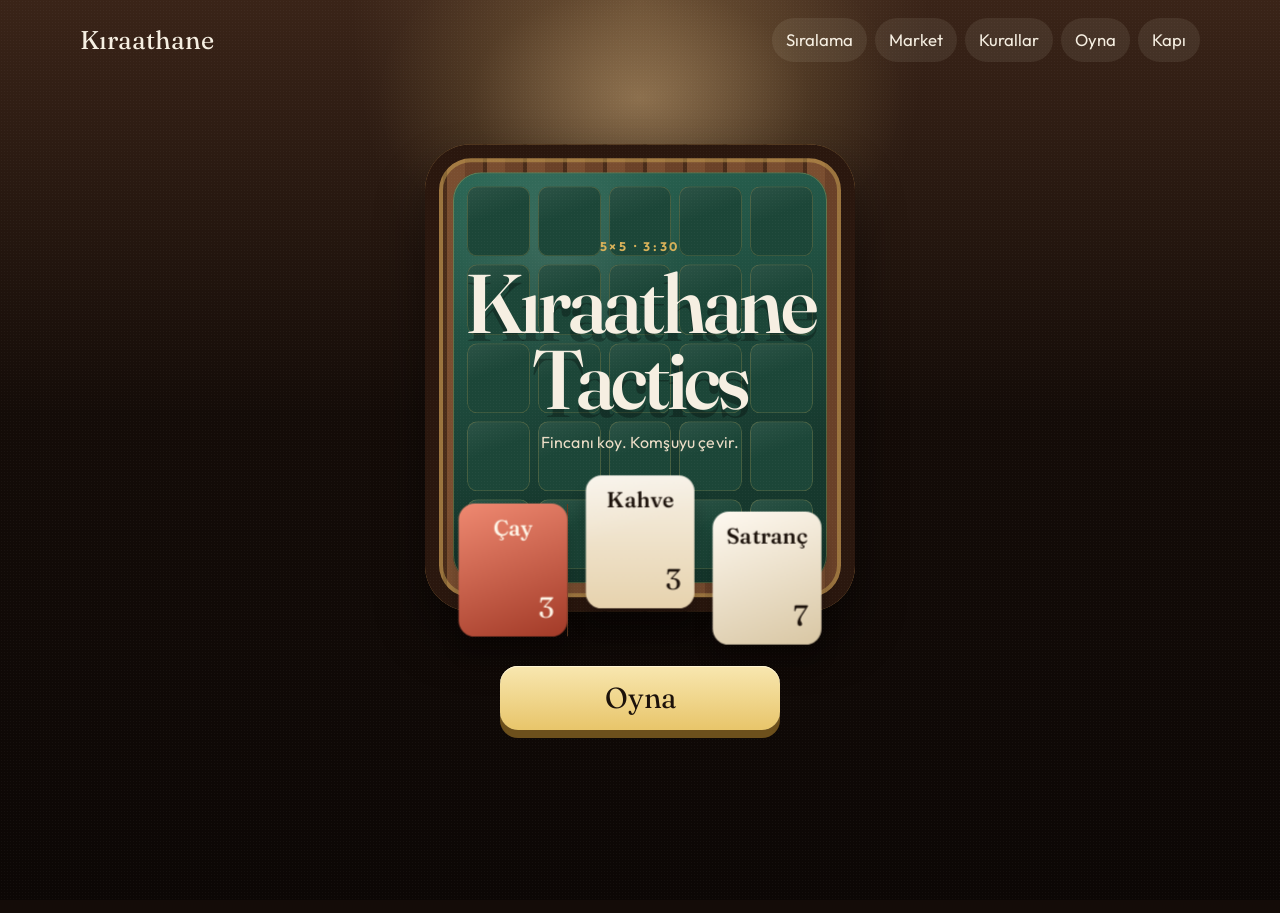
==== commit 5db4c9ec: "Update logging configuration, HTML templates, CSS styles, and application interfaces - Adjusted logg" ====
--- a/src/KiraathaneTactics.API/wwwroot/index.html
+++ b/src/KiraathaneTactics.API/wwwroot/index.html
@@ -8,7 +8,7 @@
   <link rel="preconnect" href="https://fonts.googleapis.com" />
   <link rel="preconnect" href="https://fonts.gstatic.com" crossorigin />
   <link href="https://fonts.googleapis.com/css2?family=Fraunces:opsz,wght@9..144,560;9..144,700&family=Outfit:wght@400;500;700&display=swap" rel="stylesheet" />
-  <link rel="stylesheet" href="landing.css?v=83" />
+  <link rel="stylesheet" href="landing.css?v=95" />
 </head>
 <body class="page-home">
   <div class="cafe" aria-hidden="true">
@@ -64,12 +64,18 @@
     <a class="play-slab" href="/oyna.html">Oyna</a>
   </main>
 
-  <nav class="dock" aria-label="Masa">
+    <svg class="dock-shape" width="0" height="0" aria-hidden="true" focusable="false">
+    <defs>
+      <clipPath id="dock-notch" clipPathUnits="objectBoundingBox">
+        <path d="M0,.34 C0,.2 .04,.2 .08,.2 H.30 C.38,.2 .41,.2 .44,.06 C.47,0 .53,0 .56,.06 C.59,.2 .62,.2 .70,.2 H.92 C.96,.2 1,.2 1,.34 V1 H0 Z"/>
+      </clipPath>
+    </defs>
+  </svg>  <nav class="dock" aria-label="Masa">
     <a href="/siralama.html"><svg class="ico" viewBox="0 0 24 24" aria-hidden="true"><path d="M7 20h10M8 16h8l1.2-7H6.8z"/><path d="M9 9c0-2.4 1.2-4 3-4s3 1.6 3 4"/></svg>Sıralama</a>
+    <a href="/oyna.html" class="dock-play"><svg class="ico" viewBox="0 0 24 24" aria-hidden="true"><rect x="5" y="4" width="14" height="16" rx="2.5"/><path d="M9 9h6M15 16h.01"/></svg>Oyna</a>
     <a href="/market.html"><svg class="ico" viewBox="0 0 24 24" aria-hidden="true"><path d="M5 9h14l-1 11H6z"/><path d="M8 9V7a4 4 0 0 1 8 0v2"/></svg>Market</a>
-    <a href="/oyna.html" class="dock-play"><svg class="ico" viewBox="0 0 24 24" aria-hidden="true"><rect x="5" y="4" width="14" height="16" rx="2.5"/><path d="M9 9h6M15 16h.01"/></svg>Oyna</a>
     <a href="/kurallar.html"><svg class="ico" viewBox="0 0 24 24" aria-hidden="true"><path d="M6 5.5h12v14H6z"/><path d="M9 9h6M9 12.5h6M9 16h4"/></svg>Kurallar</a>
   </nav>
-  <script src="landing.js?v=42"></script>
+  <script src="landing.js?v=47"></script>
 </body>
 </html>
--- a/src/KiraathaneTactics.API/wwwroot/landing.css
+++ b/src/KiraathaneTactics.API/wwwroot/landing.css
@@ -276,6 +276,28 @@
   color: #4a2c1a;
 }
 .market-purse strong { color: var(--brass-deep); font-family: var(--font-display); font-size: 1.5rem; }
+.market-tabs {
+  display: grid;
+  grid-template-columns: repeat(3, minmax(0, 1fr));
+  gap: 6px;
+  margin: 0 0 12px;
+}
+.market-tabs button {
+  min-height: 40px;
+  padding: 0 8px;
+  border: 0;
+  border-radius: 999px;
+  background: rgba(74, 44, 26, 0.08);
+  color: #4a2c1a;
+  font: inherit;
+  font-size: 0.86rem;
+  font-weight: 700;
+  cursor: pointer;
+}
+.market-tabs button[aria-selected="true"] {
+  background: linear-gradient(180deg, #f8e7b0, #e8c56a);
+  color: var(--ink);
+}
 .market-grid { display: grid; gap: 10px; min-height: 0; overflow: auto; }
 .market-card {
   display: grid;
@@ -850,7 +872,14 @@
   text-overflow: ellipsis;
   white-space: nowrap;
 }
-.leaderboard { margin: 0; padding: 0; list-style: none; }
+.leaderboard {
+  display: flex;
+  flex-direction: column;
+  gap: 8px;
+  margin: 0;
+  padding: 0;
+  list-style: none;
+}
 .leaderboard.quiet { display: none; }
 .leaderboard li {
   display: grid;
@@ -858,12 +887,31 @@
   gap: 12px;
   align-items: center;
   min-height: 58px;
-  margin-top: 8px;
+  margin: 0;
   padding: 8px 12px;
   border-radius: 16px;
   background: rgba(255, 253, 248, 0.72);
   box-shadow: inset 0 0 0 1px rgba(74, 44, 26, 0.08);
 }
+.leaderboard .place-1 {
+  background:
+    radial-gradient(circle at 0% 0%, rgba(255, 226, 150, 0.72), transparent 42%),
+    #fffaf0;
+  box-shadow: inset 0 1px 0 #fff, inset 0 0 0 1px rgba(201, 161, 90, 0.55);
+}
+.leaderboard .place-2 {
+  background:
+    radial-gradient(circle at 0% 0%, rgba(244, 241, 234, 0.9), transparent 42%),
+    #fffdf8;
+}
+.leaderboard .place-3 {
+  background:
+    radial-gradient(circle at 0% 0%, rgba(240, 199, 162, 0.55), transparent 42%),
+    #fffdf8;
+}
+.leaderboard .place-1 .rank { background: linear-gradient(160deg, #f8e7b0, #b8893a); color: #2a170e; }
+.leaderboard .place-2 .rank { background: linear-gradient(160deg, #f4f1ea, #b7aea2); color: #2a170e; }
+.leaderboard .place-3 .rank { background: linear-gradient(160deg, #f0c7a2, #a8643c); color: #2a170e; }
 .leaderboard .rank {
   display: grid;
   place-items: center;
@@ -1550,52 +1598,90 @@
     box-shadow: inset 0 1px 0 #fff6d4, 0 5px 0 #6d501c;
   }
   .dock {
+    --notch: 78px;
     position: fixed;
     z-index: 5;
-    left: 12px;
-    right: 12px;
+    left: 14px;
+    right: 14px;
     bottom: calc(10px + env(safe-area-inset-bottom));
     display: grid;
-    grid-template-columns: repeat(5, minmax(0, 1fr));
-    gap: 6px;
+    grid-template-columns: 1fr 1fr var(--notch) 1fr 1fr;
+    align-items: end;
+    height: 72px;
     margin: 0;
-    padding: 8px;
+    padding: 0 6px 8px;
+    overflow: visible;
     border-radius: 26px;
-    background:
-      linear-gradient(180deg, rgba(255, 236, 205, 0.16), transparent 28%),
-      linear-gradient(180deg, #6a4128, #2a170e);
-    box-shadow:
-      inset 0 1px 0 rgba(255, 226, 176, 0.45),
-      0 10px 0 #140c08,
-      0 18px 28px rgba(0, 0, 0, 0.45);
+    background: transparent;
+    box-shadow: none;
+  }
+  .dock::before, .dock::after {
+    content: "";
+    position: absolute;
+    border-radius: inherit;
+    pointer-events: none;
+  }
+  .dock::before {
+    z-index: 0;
+    inset: 0;
+    background: linear-gradient(180deg, #5c3824 0%, #2a170e 100%);
+    box-shadow: inset 0 1px 0 rgba(255, 226, 176, 0.35);
+    -webkit-mask: radial-gradient(circle 36px at 50% 2px, transparent 35px, #000 36px);
+    mask: radial-gradient(circle 36px at 50% 2px, transparent 35px, #000 36px);
+  }
+  .dock::after {
+    z-index: -1;
+    inset: 0 -2px -12px;
+    background: #0c0705;
+    box-shadow: 0 8px 24px rgba(0, 0, 0, 0.45);
   }
   .dock a, .dock button {
+    position: relative;
+    z-index: 1;
     min-width: 0;
-    min-height: 64px;
+    height: 56px;
     display: flex;
     flex-direction: column;
     align-items: center;
     justify-content: center;
-    gap: 5px;
-    padding: 6px 2px;
+    gap: 3px;
+    padding: 0;
     border: 0;
-    border-radius: 18px;
-    background: rgba(20, 12, 8, 0.28);
-    color: var(--paper);
+    border-radius: 16px;
+    background: transparent;
+    color: #e7d7c2;
     font: inherit;
-    font-size: 0.66rem;
+    font-size: 0.64rem;
     font-weight: 700;
-    line-height: 1.1;
+    line-height: 1;
+    letter-spacing: 0.01em;
     text-align: center;
     text-decoration: none;
     touch-action: manipulation;
     cursor: pointer;
   }
   .dock .dock-play {
-    background: linear-gradient(180deg, #f8e7b0, #e8c56a);
-    color: var(--ink);
-  }
-  .dock a[aria-current="page"] { box-shadow: inset 0 0 0 2px var(--brass); }
+    z-index: 2;
+    align-self: start;
+    justify-self: center;
+    width: 68px;
+    height: 68px;
+    margin-top: -24px;
+    gap: 1px;
+    border-radius: 50%;
+    background:
+      radial-gradient(circle at 50% 28%, #fff6d2, transparent 42%),
+      linear-gradient(180deg, #f4dd9a, #d7a84a 58%, #a97822);
+    color: #1c120b;
+    font-size: 0.68rem;
+    box-shadow:
+      inset 0 1px 0 #fff6d4,
+      0 0 0 6px #24140d,
+      0 8px 0 #6d501c;
+  }
+  .dock .dock-play .ico { width: 24px; height: 24px; stroke-width: 2.1; }
+  .dock a[aria-current="page"]:not(.dock-play) { color: #f0d48a; }
+  .dock a[aria-current="page"]:not(.dock-play) .ico { stroke: #f0d48a; }
   .dock a:focus-visible, .dock button:focus-visible {
     outline: 3px solid var(--brass);
     outline-offset: 2px;
@@ -1607,13 +1693,18 @@
     white-space: nowrap;
   }
   .dock .ico {
-    width: 20px;
-    height: 20px;
+    width: 22px;
+    height: 22px;
     fill: none;
     stroke: currentColor;
-    stroke-width: 1.8;
+    stroke-width: 1.7;
     stroke-linecap: round;
     stroke-linejoin: round;
+  }
+  @media (hover: hover) and (pointer: fine) and (prefers-reduced-motion: no-preference) {
+    .dock a, .dock button { transition: transform 160ms ease, color 160ms ease; }
+    .dock a:active, .dock button:active { transform: translateY(2px); }
+    .dock .dock-play:active { transform: translateY(3px); }
   }
   .cafe .wisp { bottom: 28%; }
   .panel {
@@ -1633,14 +1724,15 @@
     flex: 1;
     min-height: 0;
     grid-template-columns: 1fr;
-    grid-template-rows: 1.35fr 1fr 1fr;
+    grid-template-rows: 1.15fr 1.2fr 0.85fr;
     gap: 8px;
   }
-  .mode { min-height: 0; gap: 6px; padding: 10px 12px 12px; overflow: visible; }
+  .mode { min-height: 0; gap: 6px; padding: 10px 12px 12px; overflow: hidden; }
   .mode h2 { font-size: 1.05rem; }
   .mode p { font-size: 0.78rem; line-height: 1.25; }
   .mode .cta { min-height: 42px; padding: 0 14px; }
-  .room-actions { gap: 12px; }
+  .room-actions { gap: 8px; }
+  .join-room { gap: 8px; }
   .join-room input { min-height: 42px; }
   .levels { gap: 6px; margin: 2px 0 4px; }
   .levels legend { margin-bottom: 2px; font-size: 0.68rem; }
@@ -1719,8 +1811,8 @@
   .podium strong { font-size: 0.92rem; }
   .podium em { font-size: 1.35rem; }
   .podium small { font-size: 0.66rem; }
-  .leaderboard { flex: 1; min-height: 0; overflow: auto; }
-  .leaderboard li { min-height: 46px; margin-top: 6px; padding: 4px 8px; }
+  .leaderboard { flex: 1; gap: 6px; min-height: 0; overflow: auto; }
+  .leaderboard li { min-height: 52px; padding: 6px 10px; }
   .leaderboard .empty { min-height: 140px; }
   .leaderboard .empty b { font-size: 1.45rem; }
 }
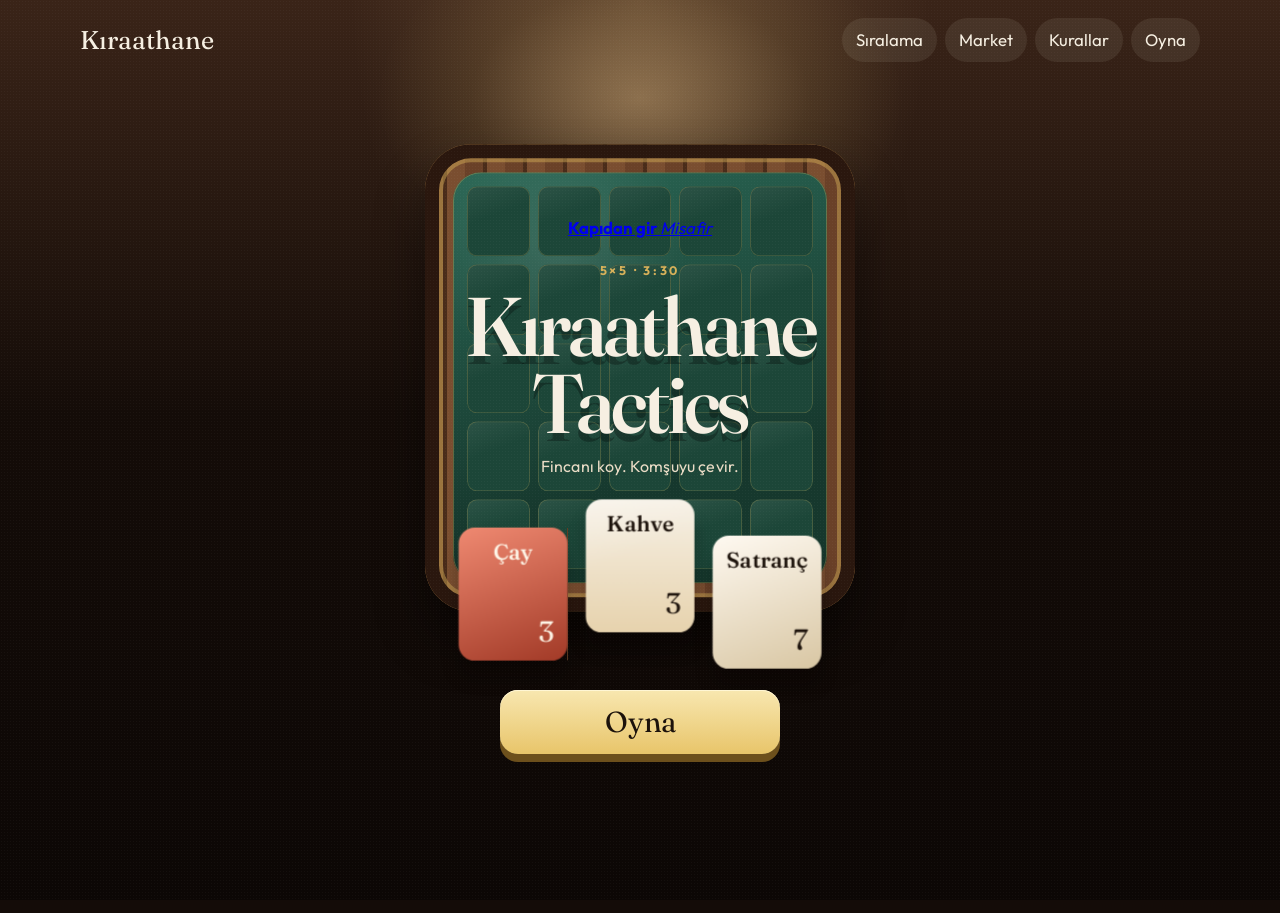
==== commit f8e335b0: "feat: Add mast component for user display and update styles and scripts" ====
--- a/src/KiraathaneTactics.API/wwwroot/index.html
+++ b/src/KiraathaneTactics.API/wwwroot/index.html
@@ -8,7 +8,7 @@
   <link rel="preconnect" href="https://fonts.googleapis.com" />
   <link rel="preconnect" href="https://fonts.gstatic.com" crossorigin />
   <link href="https://fonts.googleapis.com/css2?family=Fraunces:opsz,wght@9..144,560;9..144,700&family=Outfit:wght@400;500;700&display=swap" rel="stylesheet" />
-  <link rel="stylesheet" href="landing.css?v=95" />
+  <link rel="stylesheet" href="landing.css?v=97" />
 </head>
 <body class="page-home">
   <div class="cafe" aria-hidden="true">
@@ -39,6 +39,13 @@
   </header>
 
   <main class="title-screen">
+    <a class="mast" id="mast" href="/kapi.html">
+      <span class="mast-who">
+        <strong id="mast-name">Kapıdan gir</strong>
+        <em id="mast-rank">Misafir</em>
+      </span>
+      <span class="mast-gold" id="mast-gold" hidden>0 altın</span>
+    </a>
     <div class="cover">
       <p class="poster-mark">5×5 · 3:30</p>
       <h1>Kıraathane<br />Tactics</h1>
@@ -76,6 +83,6 @@
     <a href="/market.html"><svg class="ico" viewBox="0 0 24 24" aria-hidden="true"><path d="M5 9h14l-1 11H6z"/><path d="M8 9V7a4 4 0 0 1 8 0v2"/></svg>Market</a>
     <a href="/kurallar.html"><svg class="ico" viewBox="0 0 24 24" aria-hidden="true"><path d="M6 5.5h12v14H6z"/><path d="M9 9h6M9 12.5h6M9 16h4"/></svg>Kurallar</a>
   </nav>
-  <script src="landing.js?v=47"></script>
+  <script src="/landing.js?v=49"></script>
 </body>
 </html>
--- a/src/KiraathaneTactics.API/wwwroot/landing.css
+++ b/src/KiraathaneTactics.API/wwwroot/landing.css
@@ -1563,10 +1563,54 @@
     justify-content: flex-end;
     gap: 0;
     padding:
-      calc(18px + env(safe-area-inset-top))
+      calc(10px + env(safe-area-inset-top))
       20px
       calc(108px + env(safe-area-inset-bottom));
   }
+  .mast {
+    flex: 0 0 auto;
+    align-self: stretch;
+    display: flex;
+    align-items: center;
+    justify-content: space-between;
+    gap: 12px;
+    min-height: 52px;
+    margin: 0 0 auto;
+    padding: 8px 14px;
+    border-radius: 18px;
+    background: linear-gradient(180deg, rgba(92, 56, 36, 0.72), rgba(28, 18, 11, 0.55));
+    box-shadow: inset 0 1px 0 rgba(255, 226, 176, 0.28);
+    color: var(--paper);
+    text-decoration: none;
+  }
+  .mast-who { min-width: 0; display: flex; flex-direction: column; gap: 1px; }
+  .mast-who strong {
+    overflow: hidden;
+    text-overflow: ellipsis;
+    white-space: nowrap;
+    font-family: var(--font-display);
+    font-size: 1.15rem;
+    font-weight: 560;
+    letter-spacing: -0.02em;
+  }
+  .mast-who em {
+    font-style: normal;
+    font-size: 0.68rem;
+    font-weight: 700;
+    letter-spacing: 0.12em;
+    text-transform: uppercase;
+    color: var(--brass);
+  }
+  .mast-gold {
+    flex: 0 0 auto;
+    padding: 6px 10px;
+    border-radius: 999px;
+    background: rgba(215, 177, 90, 0.16);
+    color: #f4dd9a;
+    font-size: 0.78rem;
+    font-weight: 700;
+  }
+  .mast:focus-visible { outline: 3px solid var(--brass); outline-offset: 3px; }
   .cover { margin-top: auto; gap: 6px; }
   .poster-mark { font-size: 0.72rem; letter-spacing: 0.28em; }
   .title-screen h1 {
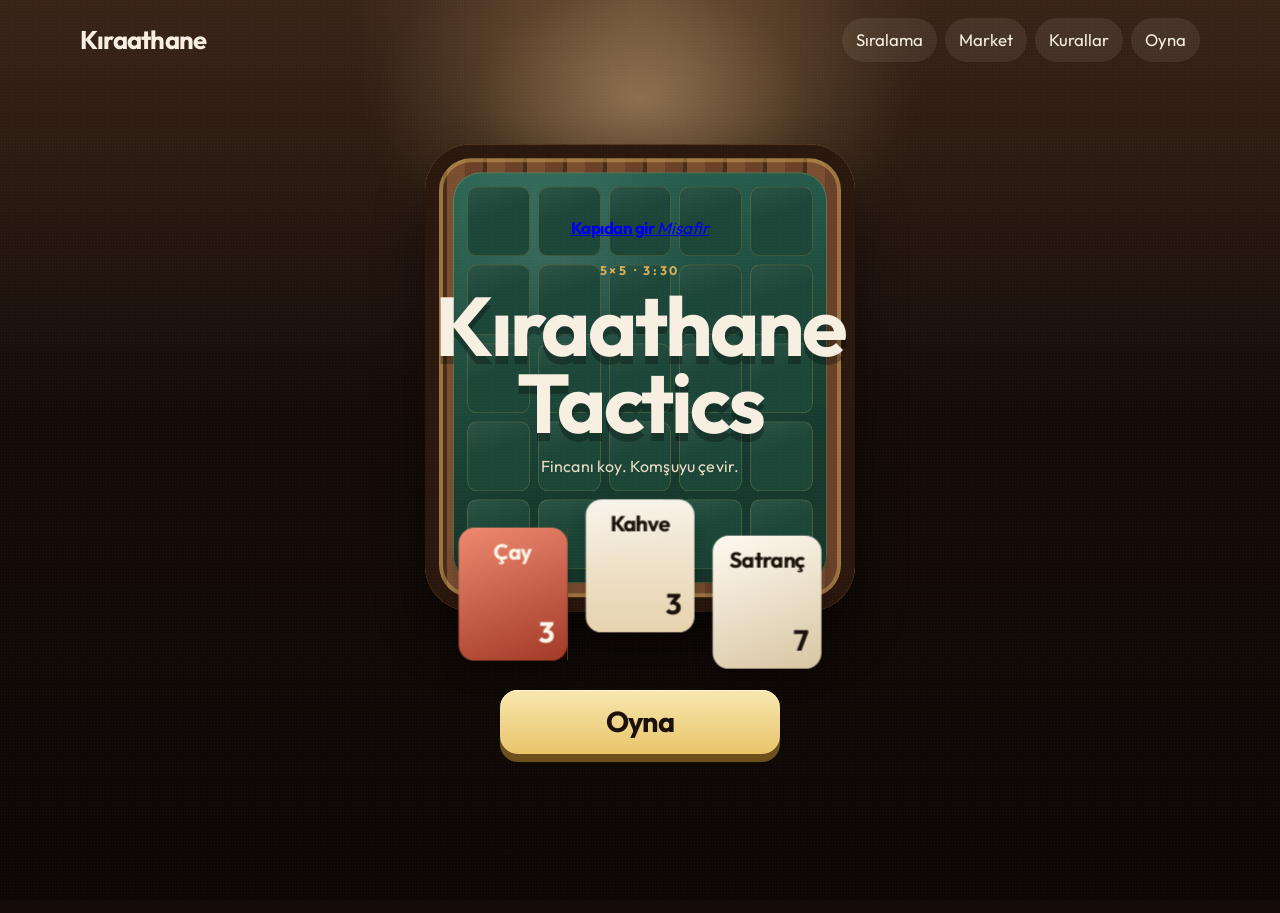
==== commit 3b568f96: "feat: Update font styles and versions across multiple HTML and CSS files" ====
--- a/src/KiraathaneTactics.API/wwwroot/index.html
+++ b/src/KiraathaneTactics.API/wwwroot/index.html
@@ -7,8 +7,8 @@
   <meta name="description" content="Beşe beş kıraathane masasında fincanlarla oynanan üç buçuk dakikalık taktik oyunu." />
   <link rel="preconnect" href="https://fonts.googleapis.com" />
   <link rel="preconnect" href="https://fonts.gstatic.com" crossorigin />
-  <link href="https://fonts.googleapis.com/css2?family=Fraunces:opsz,wght@9..144,560;9..144,700&family=Outfit:wght@400;500;700&display=swap" rel="stylesheet" />
-  <link rel="stylesheet" href="landing.css?v=97" />
+  <link href="https://fonts.googleapis.com/css2?family=Outfit:wght@400;500;650;700&display=swap" rel="stylesheet" />
+  <link rel="stylesheet" href="landing.css?v=101" />
 </head>
 <body class="page-home">
   <div class="cafe" aria-hidden="true">
--- a/src/KiraathaneTactics.API/wwwroot/landing.css
+++ b/src/KiraathaneTactics.API/wwwroot/landing.css
@@ -9,9 +9,19 @@
   --brass-deep: #8a6a28;
   --muted: #b7a48c;
   --danger: #c4553a;
-  --font-display: "Fraunces", "Times New Roman", serif;
+  --font-display: "Outfit", "Segoe UI", sans-serif;
   --font-body: "Outfit", "Segoe UI", sans-serif;
   --shadow: 0 24px 40px rgba(8, 4, 2, 0.45);
+}
+h1, h2, .brand, .play-slab, .tile .front b, .tile .front small,
+.folio-head h1, .rules strong, .podium strong, .podium em, .podium .medal,
+.leaderboard .rank, .leaderboard .score, .leaderboard .empty b,
+.door-session strong, .door-avatar, .market-purse strong, .door-lines dd,
+.wait-code, .wait-facts strong, .wait-veil p, .clock-readout, dialog h2,
+.tea-toast, .code, .cup b, .mast-who strong {
+  font-weight: 700;
+  font-synthesis: none;
+  letter-spacing: -0.03em;
 }
 
 * { box-sizing: border-box; }
@@ -363,7 +373,7 @@
   color: var(--paper);
   font-family: var(--font-display);
   font-size: 1.35rem;
-  font-weight: 560;
+  font-weight: 700;
   line-height: 1.15;
   overflow-wrap: anywhere;
 }
@@ -464,7 +474,7 @@
   transform: translateZ(calc(var(--d) / 2));
   box-shadow: 0 18px 18px rgba(8, 4, 2, 0.28);
 }
-.tile .front b { font-family: var(--font-display); font-size: 1.35rem; font-weight: 560; line-height: 1; }
+.tile .front b { font-family: var(--font-display); font-size: 1.35rem; font-weight: 700; line-height: 1; }
 .tile .front small { align-self: flex-end; font-family: var(--font-display); font-size: 1.8rem; line-height: 1; }
 .tile.tea .front { background: linear-gradient(160deg, #f08a72, #a33b28); color: #fff8ea; }
 .tile.knight .front { background: linear-gradient(160deg, #fffaf2, #d9c7a4); }
@@ -527,8 +537,8 @@
   margin: 0;
   font-family: var(--font-display);
   font-size: clamp(3rem, 7vw, 5.6rem);
-  font-weight: 560;
-  letter-spacing: -0.04em;
+  letter-spacing: -0.035em;
+  line-height: 0.960.03em;
   line-height: 0.92;
 }
 .lede { max-width: 38rem; color: #eadcc6; font-size: 1.12rem; }
@@ -676,7 +686,7 @@
   margin: 0 0 18px;
   font-family: var(--font-display);
   font-size: clamp(2rem, 4vw, 3rem);
-  font-weight: 560;
+  font-weight: 700;
 }
 .page-play .room, .page-board .room, .page-rules .room {
   position: fixed;
@@ -711,7 +721,7 @@
   background: #fffdf8;
   box-shadow: inset 0 1px 0 #fff, 0 6px 0 #e2d0b0;
 }
-.mode h2 { margin: 0; font-size: 1.45rem; }
+.mode h2 { margin: 0; font-size: 1.45rem; font-weight: 700; }
 .mode p { margin: 0; color: #5c4636; }
 .mode .cta { margin-top: auto; }
 .folio-head { margin-bottom: 18px; }
@@ -733,7 +743,7 @@
 }
 .folio-head h1 em {
   font-style: italic;
-  font-weight: 560;
+  font-weight: 700;
   color: #8a3a22;
 }
 .folio-head .lede { margin: 10px 0 0; max-width: 28rem; }
@@ -774,31 +784,29 @@
   color: rgba(74, 44, 26, 0.08);
   font-family: var(--font-display);
   font-size: 3.4rem;
-  font-weight: 680;
+  font-weight: 700;
   line-height: 1;
   pointer-events: none;
 }
 .rule-mark {
   display: grid;
   place-items: center;
-  width: 46px;
-  height: 46px;
-  border-radius: 16px;
-  background:
-    radial-gradient(circle at 30% 20%, #ffe7a8, transparent 46%),
-    linear-gradient(160deg, #4a2c1a, #2a170e);
-  box-shadow: inset 0 1px 0 rgba(255, 226, 176, 0.45), 0 4px 0 #c9b18a;
+  width: 40px;
+  height: 40px;
+  border-radius: 12px;
+  background: #f6ead4;
+  box-shadow: inset 0 0 0 1px rgba(138, 106, 40, 0.28);
 }
 .rule-mark svg {
   width: 24px;
   height: 24px;
   fill: none;
-  stroke: var(--brass);
+  stroke: var(--walnut);
   stroke-width: 1.7;
   stroke-linecap: round;
   stroke-linejoin: round;
 }
-.rules strong { font-family: var(--font-display); font-size: 1.22rem; font-weight: 560; letter-spacing: -0.02em; }
+.rules strong { font-family: var(--font-display); font-size: 1.22rem; font-weight: 700; letter-spacing: -0.02em; }
 .rules li > span:last-child { margin-top: 4px; color: #5c4636; font-size: 0.98rem; }
 
 .panel-head p { margin: -8px 0 16px; color: #5c4636; }
@@ -852,7 +860,7 @@
   overflow: hidden;
   font-family: var(--font-display);
   font-size: 1.15rem;
-  font-weight: 560;
+  font-weight: 700;
   text-overflow: ellipsis;
   white-space: nowrap;
 }
@@ -860,7 +868,7 @@
   font-family: var(--font-display);
   font-size: 1.7rem;
   font-style: normal;
-  font-weight: 680;
+  font-weight: 700;
   letter-spacing: -0.04em;
   line-height: 1;
 }
@@ -929,7 +937,7 @@
 .leaderboard .score {
   font-family: var(--font-display);
   font-size: 1.35rem;
-  font-weight: 680;
+  font-weight: 700;
 }
 .leaderboard .empty {
   display: flex;
@@ -950,7 +958,7 @@
 .leaderboard .empty b {
   font-family: var(--font-display);
   font-size: 1.8rem;
-  font-weight: 560;
+  font-weight: 700;
 }
 
 .page-door main {
@@ -975,7 +983,7 @@
   margin: 0;
   font-family: var(--font-display);
   font-size: clamp(2.4rem, 8vw, 3.6rem);
-  font-weight: 560;
+  font-weight: 700;
   letter-spacing: -0.045em;
   line-height: 0.95;
 }
@@ -1053,7 +1061,7 @@
 .door-session strong {
   font-family: var(--font-display);
   font-size: 2rem;
-  font-weight: 560;
+  font-weight: 700;
 }
 .door-session p { margin: 0; }
 .account-chip {
@@ -1080,7 +1088,7 @@
   margin: 14px 0 0;
   font-family: var(--font-display);
   font-size: clamp(1.7rem, 6vw, 2.15rem);
-  font-weight: 560;
+  font-weight: 700;
   letter-spacing: -0.03em;
 }
 dialog menu { display: flex; justify-content: center; margin: 18px 0 0; padding: 0; }
@@ -1185,7 +1193,7 @@
 .clock-readout {
   font-family: var(--font-display);
   font-size: clamp(2.4rem, 5vw, 3.1rem);
-  font-weight: 560;
+  font-weight: 700;
   letter-spacing: -0.04em;
   line-height: 0.95;
   color: var(--walnut);
@@ -1283,7 +1291,7 @@
   margin: 0;
   font-family: var(--font-display);
   font-size: clamp(3.2rem, 12vw, 5.4rem);
-  font-weight: 680;
+  font-weight: 700;
   line-height: 0.9;
   letter-spacing: 0.14em;
   color: var(--walnut);
@@ -1330,7 +1338,7 @@
 .wait-facts strong {
   font-family: var(--font-display);
   font-size: 1.25rem;
-  font-weight: 560;
+  font-weight: 700;
 }
 .wait-pulse {
   display: flex;
@@ -1494,7 +1502,7 @@
   background: #f6ead4;
   font-family: var(--font-display);
   font-size: 1.7rem;
-  font-weight: 680;
+  font-weight: 700;
   letter-spacing: 0.16em;
   text-align: center;
   white-space: nowrap;
@@ -1590,7 +1598,7 @@
     white-space: nowrap;
     font-family: var(--font-display);
     font-size: 1.15rem;
-    font-weight: 560;
+    font-weight: 700;
     letter-spacing: -0.02em;
   }
   .mast-who em {
@@ -1844,8 +1852,8 @@
     white-space: normal;
   }
   .rules li::after { font-size: 2rem; right: 8px; bottom: -6px; }
-  .rule-mark { width: 32px; height: 32px; border-radius: 11px; box-shadow: inset 0 1px 0 rgba(255, 226, 176, 0.45); }
-  .rule-mark svg { width: 18px; height: 18px; }
+  .rule-mark { width: 36px; height: 36px; border-radius: 11px; }
+  .rule-mark svg { width: 22px; height: 22px; }
   .rules strong { font-size: 0.92rem; }
   .rules li > span:last-child { margin-top: 0; font-size: 0.74rem; line-height: 1.25; white-space: normal; }
   .podium { gap: 6px; margin-bottom: 8px; }
